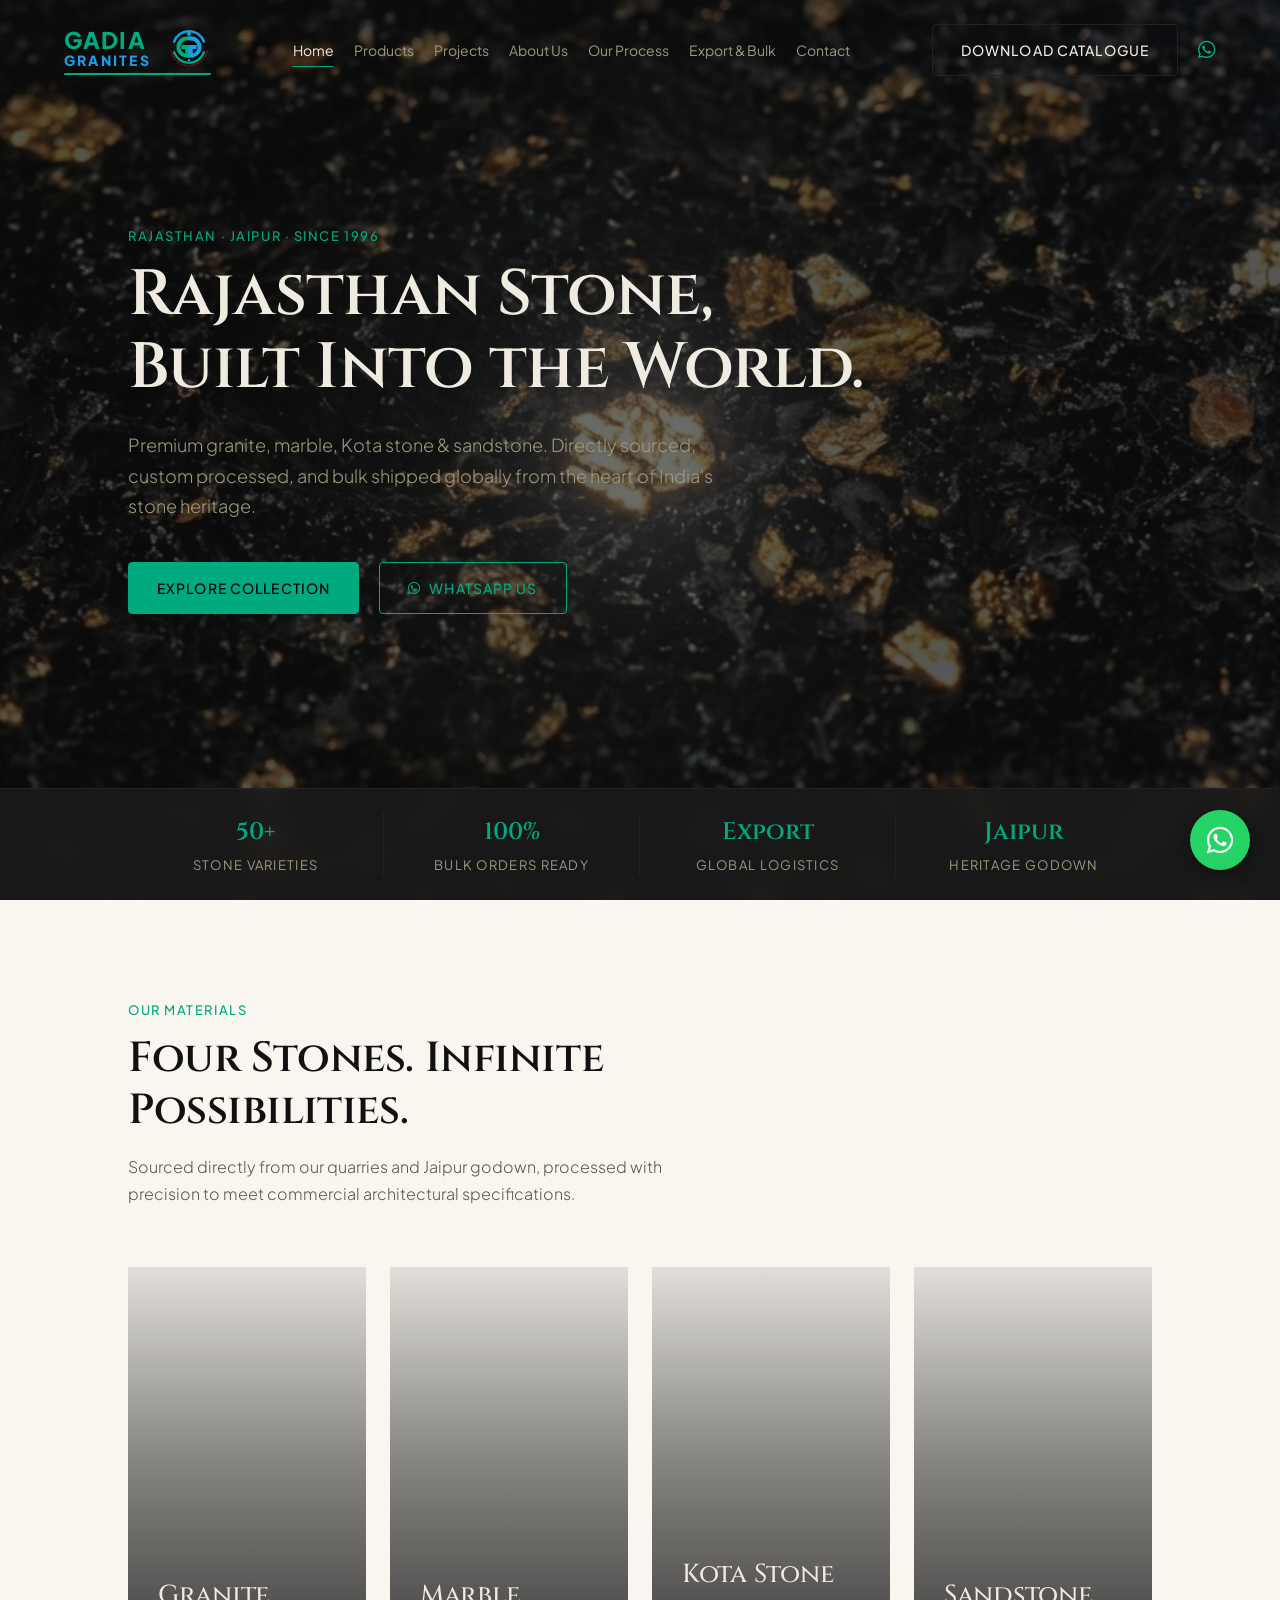
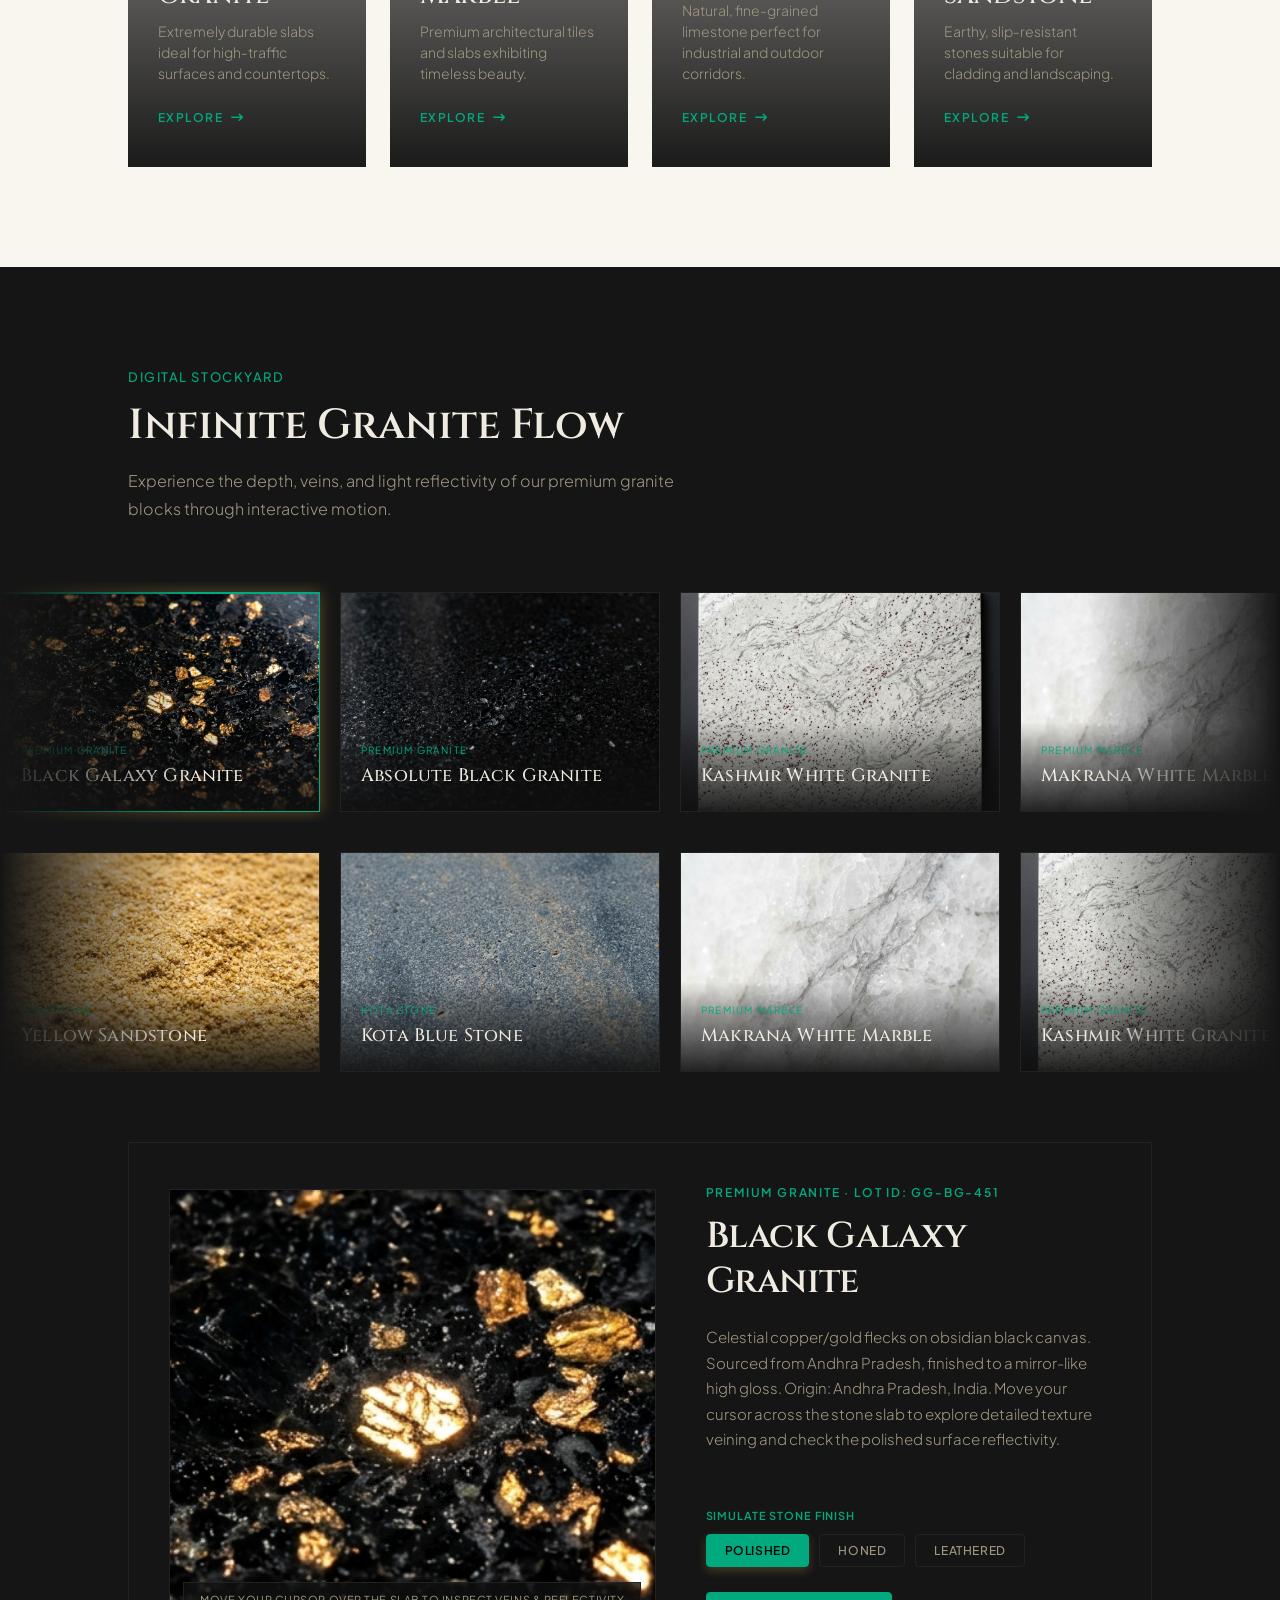
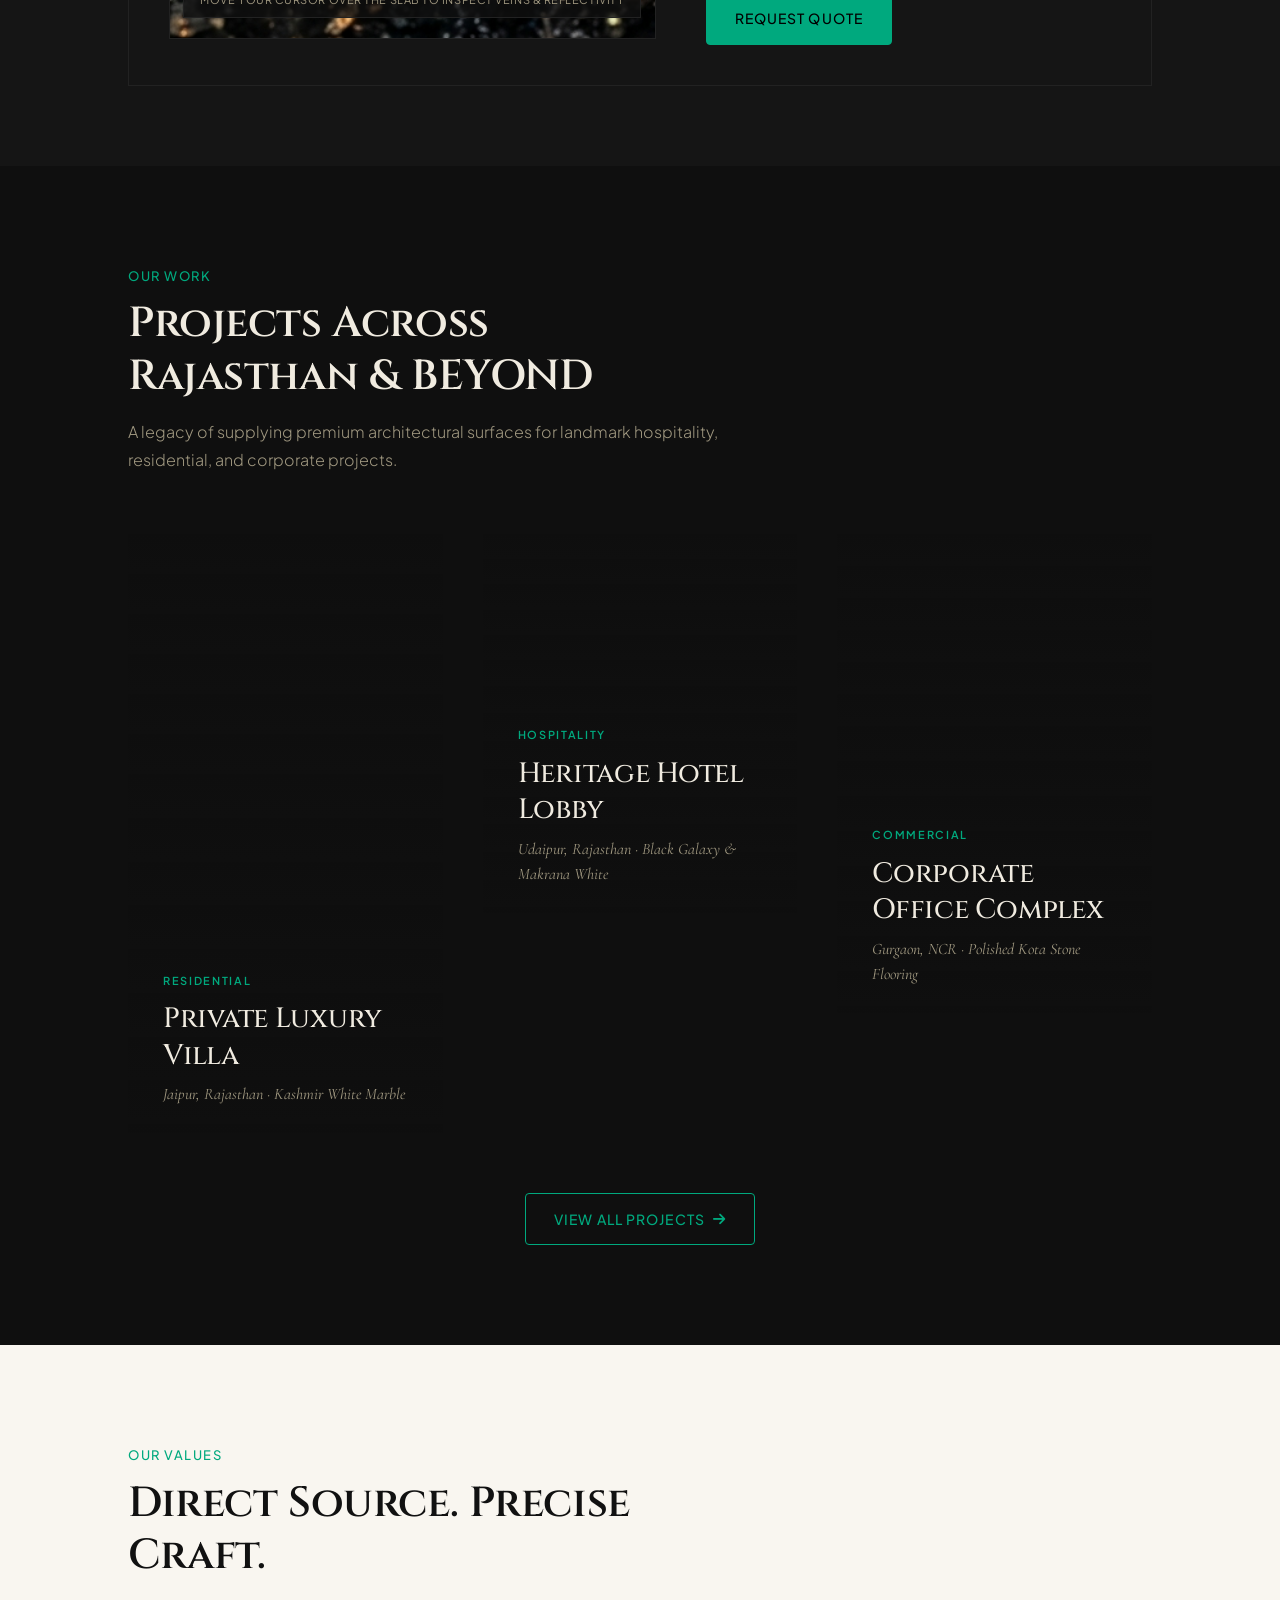
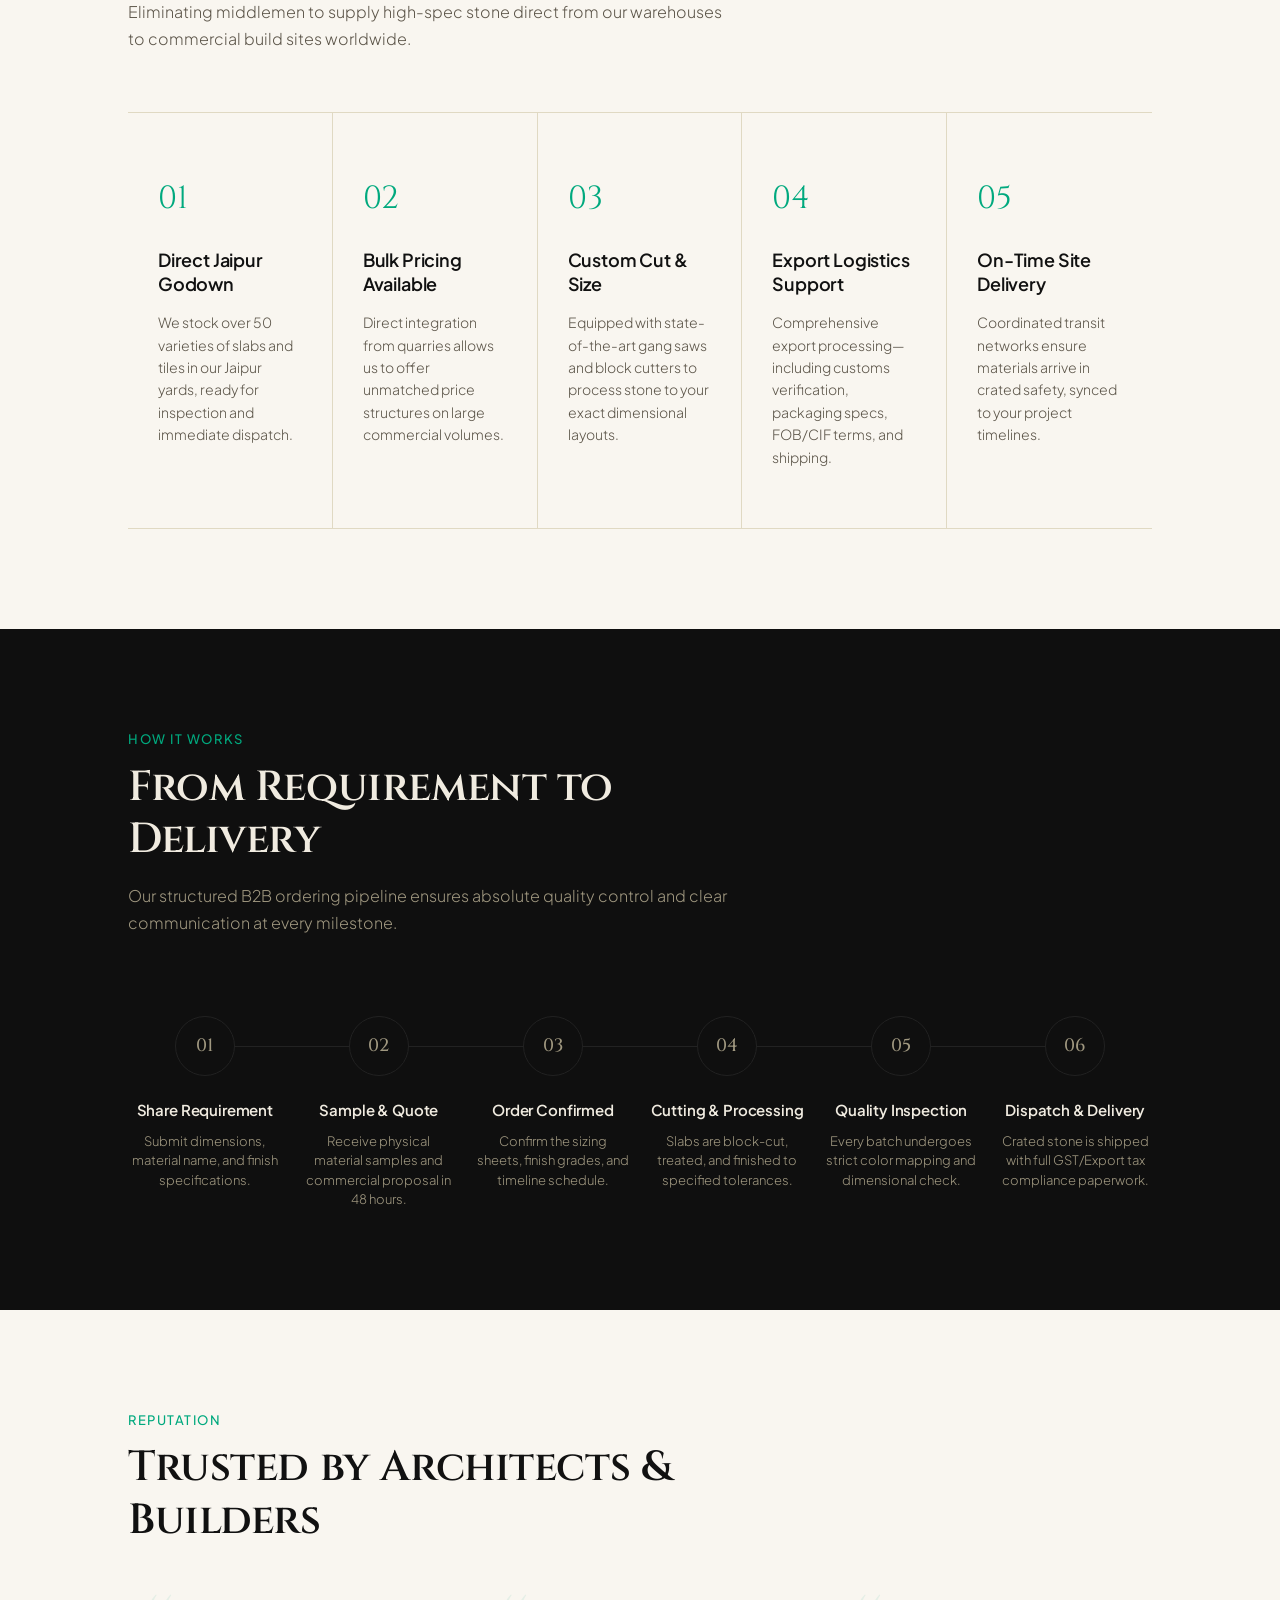
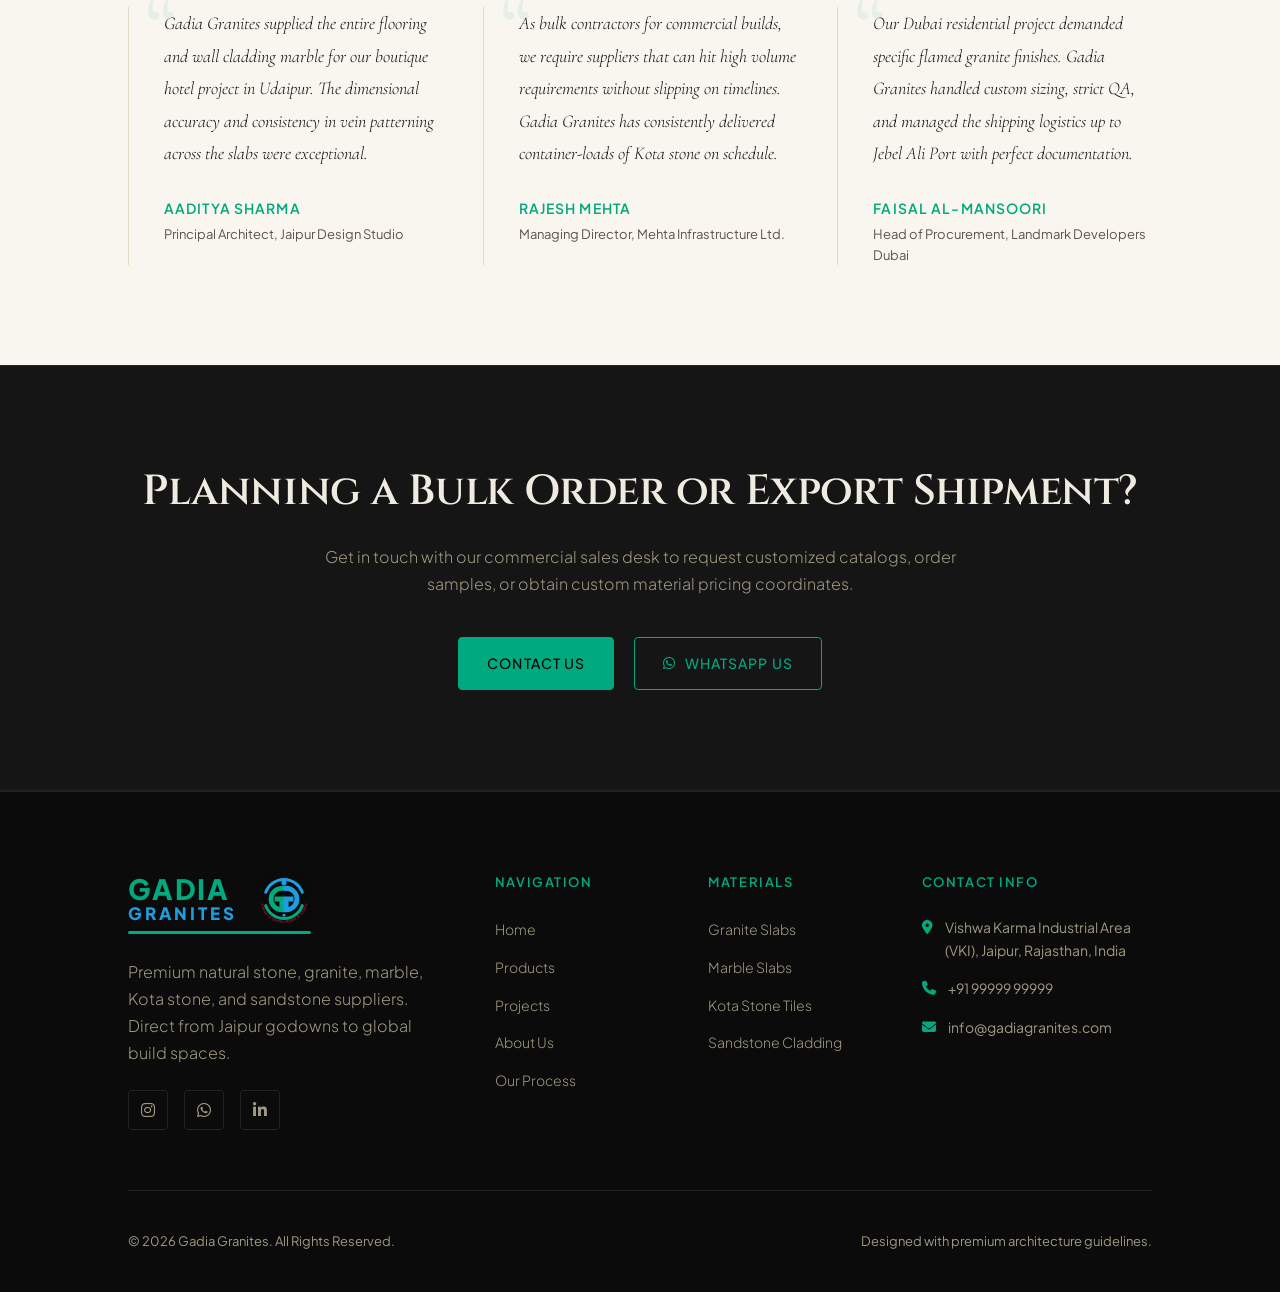
==== index.html @ 4ed7e944 "Initial commit of Gadia Granites website" ====
<!DOCTYPE html>
<html lang="en">
<head>
  <meta charset="UTF-8">
  <meta name="viewport" content="width=device-width, initial-scale=1.0">
  
  <!-- SEO Meta Tags -->
  <title>Gadia Granites | Premium Natural Stone & Granite Supplier, Jaipur</title>
  <meta name="description" content="Family-owned natural stone and granite supplier in Jaipur, Rajasthan. Supplying high-quality Granite, Marble, Kota Stone, and Sandstone slabs and tiles. B2B, retail, and export-ready.">
  <meta name="keywords" content="Gadia Granites, Granite Supplier Jaipur, Rajasthan Marble, Kota Stone Export, Sandstone Jaipur, Stone Supplier India, B2B Stone Supply">
  
  <!-- FontAwesome for Premium Icons -->
  <link rel="stylesheet" href="https://cdnjs.cloudflare.com/ajax/libs/font-awesome/6.4.0/css/all.min.css">
  
  <!-- Custom Stylesheet -->
  <link rel="stylesheet" href="css/style-v2.css?v=6">
</head>
<body>

  <!-- ==========================================================================
     HEADER / NAVBAR
     ========================================================================== -->
  <header class="header" id="main-header">
    <a href="index.html" class="logo-wrapper">
        <div class="logo-brand-names">
          <span class="logo-gadia">GADIA</span>
          <span class="logo-granites">GRANITES</span>
        </div>
        <img src="images/gadia-emblem.svg" alt="Gadia Granites Logo" class="logo-icon">
      </a>
    
    <nav class="nav-container">
      <ul class="nav-menu">
        <li><a href="index.html" class="nav-link active">Home</a></li>
        <li><a href="products.html" class="nav-link">Products</a></li>
        <li><a href="projects.html" class="nav-link">Projects</a></li>
        <li><a href="about.html" class="nav-link">About Us</a></li>
        <li><a href="process.html" class="nav-link">Our Process</a></li>
        <li><a href="export.html" class="nav-link">Export & Bulk</a></li>
        <li><a href="contact.html" class="nav-link">Contact</a></li>
      </ul>
    </nav>
    
    <div class="header-actions">
      <a href="assets/catalogue.pdf" download class="btn btn-ghost" id="nav-catalogue-btn">Download Catalogue</a>
      <a href="https://wa.me/919999999999?text=Hi,%20I%20have%20an%20enquiry%20about%20your%20stone%20products." target="_blank" class="whatsapp-header-btn" title="Chat on WhatsApp" id="nav-whatsapp-btn">
        <i class="fa-brands fa-whatsapp"></i>
      </a>
      <button class="mobile-nav-toggle" aria-label="Toggle menu" id="mobile-toggle-btn">
        <span></span>
        <span></span>
        <span></span>
      </button>
    </div>
  </header>

  <!-- Mobile Overlay Navigation -->
  <div class="mobile-nav-overlay" id="mobile-menu">
    <ul class="nav-menu">
      <li><a href="index.html" class="nav-link">Home</a></li>
      <li><a href="products.html" class="nav-link">Products</a></li>
      <li><a href="projects.html" class="nav-link">Projects</a></li>
      <li><a href="about.html" class="nav-link">About Us</a></li>
      <li><a href="process.html" class="nav-link">Our Process</a></li>
      <li><a href="export.html" class="nav-link">Export & Bulk</a></li>
      <li><a href="contact.html" class="nav-link">Contact</a></li>
      <li style="margin-top: 20px;">
        <a href="assets/catalogue.pdf" download class="btn btn-primary" style="width: auto;">Download Catalogue</a>
      </li>
    </ul>
  </div>

  <!-- ==========================================================================
     SECTION A - HERO
     ========================================================================== -->
  <section class="hero" id="hero-section">
    <div class="hero-texture-panning" id="hero-texture-pan-bg"></div>
    <div class="hero-shine-overlay" id="hero-shine-overlay-bg"></div>
    <div class="hero-content reveal">
      <span class="eyebrow">RAJASTHAN · JAIPUR · SINCE 1996</span>
      <h1>Rajasthan Stone,
      Built Into the World.</h1>
      <p>Premium granite, marble, Kota stone & sandstone. Directly sourced, custom processed, and bulk shipped globally from the heart of India's stone heritage.</p>
      <div class="hero-actions">
        <a href="products.html" class="btn btn-primary" id="hero-explore-btn">Explore Collection</a>
        <a href="https://wa.me/919999999999?text=Hi,%20I%20have%20an%20enquiry%20about%20your%20stone%20products." target="_blank" class="btn btn-secondary" id="hero-whatsapp-btn">
          <i class="fa-brands fa-whatsapp" style="margin-right: 8px;"></i>WhatsApp Us
        </a>
      </div>
    </div>
    
    <div class="hero-stats reveal reveal-delay-2">
      <div class="stat-item">
        <div class="stat-number">50+</div>
        <div class="stat-label">Stone Varieties</div>
      </div>
      <div class="stat-item">
        <div class="stat-number">100%</div>
        <div class="stat-label">Bulk Orders Ready</div>
      </div>
      <div class="stat-item">
        <div class="stat-number">Export</div>
        <div class="stat-label">Global Logistics</div>
      </div>
      <div class="stat-item">
        <div class="stat-number">Jaipur</div>
        <div class="stat-label">Heritage Godown</div>
      </div>
    </div>
  </section>

  <!-- ==========================================================================
     SECTION B - MATERIAL CATEGORIES
     ========================================================================== -->
  <section class="section light-theme" id="materials-section">
    <div class="section-header reveal">
      <span class="eyebrow">OUR MATERIALS</span>
      <h2>Four Stones. Infinite Possibilities.</h2>
      <p style="margin-top: 15px;">Sourced directly from our quarries and Jaipur godown, processed with precision to meet commercial architectural specifications.</p>
    </div>
    
    <div class="materials-grid">
      <!-- Granite -->
      <div class="material-card reveal reveal-delay-1" onclick="window.location.href='products.html?material=Granite'">
        <div class="material-card-bg" style="background-image: url('https://images.unsplash.com/photo-1603126857599-f6e157fa2fe6?auto=format&fit=crop&w=800&q=80');"></div>
        <h3>Granite</h3>
        <p>Extremely durable slabs ideal for high-traffic surfaces and countertops.</p>
        <span class="explore-link">Explore <i class="fa-solid fa-arrow-right-long"></i></span>
      </div>
      
      <!-- Marble -->
      <div class="material-card reveal reveal-delay-2" onclick="window.location.href='products.html?material=Marble'">
        <div class="material-card-bg" style="background-image: url('https://images.unsplash.com/photo-1618219908412-a29a1bb7b86e?auto=format&fit=crop&w=800&q=80');"></div>
        <h3>Marble</h3>
        <p>Premium architectural tiles and slabs exhibiting timeless beauty.</p>
        <span class="explore-link">Explore <i class="fa-solid fa-arrow-right-long"></i></span>
      </div>
      
      <!-- Kota Stone -->
      <div class="material-card reveal reveal-delay-3" onclick="window.location.href='products.html?material=Kota%20Stone'">
        <div class="material-card-bg" style="background-image: url('https://images.unsplash.com/photo-1533090161767-e6ffed986c88?auto=format&fit=crop&w=800&q=80');"></div>
        <h3>Kota Stone</h3>
        <p>Natural, fine-grained limestone perfect for industrial and outdoor corridors.</p>
        <span class="explore-link">Explore <i class="fa-solid fa-arrow-right-long"></i></span>
      </div>
      
      <!-- Sandstone -->
      <div class="material-card reveal reveal-delay-4" onclick="window.location.href='products.html?material=Sandstone'">
        <div class="material-card-bg" style="background-image: url('https://images.unsplash.com/photo-1505691938895-1758d7feb511?auto=format&fit=crop&w=800&q=80');"></div>
        <h3>Sandstone</h3>
        <p>Earthy, slip-resistant stones suitable for cladding and landscaping.</p>
        <span class="explore-link">Explore <i class="fa-solid fa-arrow-right-long"></i></span>
      </div>
    </div>
  </section>

  <!-- ==========================================================================
     NEW SECTION - INTERACTIVE GRANITE MOTION GALLERY
     ========================================================================== -->
  <section class="section" id="granite-motion-section" style="background-color: var(--color-surface); overflow: hidden; padding-bottom: 80px;">
    <div class="section-header reveal">
      <span class="eyebrow">DIGITAL STOCKYARD</span>
      <h2>Infinite Granite Flow</h2>
      <p style="margin-top: 15px;">Experience the depth, veins, and light reflectivity of our premium granite blocks through interactive motion.</p>
    </div>

    <!-- Scrolling Marquee of Granite Slabs (Row 1) -->
    <div class="granite-marquee-wrapper reveal">
      <div class="granite-marquee-track" id="marquee-track-1">
        <!-- Populated dynamically via granite-motion.js -->
      </div>
    </div>

    <!-- Scrolling Marquee of Granite Slabs (Row 2 - Reverse) -->
    <div class="granite-marquee-wrapper reveal" style="margin-top: 20px;">
      <div class="granite-marquee-track reverse" id="marquee-track-2">
        <!-- Populated dynamically via granite-motion.js -->
      </div>
    </div>

    <!-- Interactive Slab Detail Viewer Container -->
    <div class="interactive-viewer-container reveal" id="interactive-viewer-block" style="margin-top: 60px; display: none;">
      <div class="viewer-layout">
        <div class="viewer-image-frame" id="interactive-image-frame">
          <div class="viewer-texture-panning" id="interactive-texture-pan"></div>
          <div class="viewer-shine-overlay" id="interactive-shine-overlay"></div>
          <div class="viewer-instruction">Move your cursor over the slab to inspect veins & reflectivity</div>
        </div>
        <div class="viewer-info">
          <span class="viewer-subtitle" id="viewer-stone-material">Premium Granite</span>
          <h3 id="viewer-stone-name">Select a slab above</h3>
          <p id="viewer-stone-desc">Hover and drag to pan across the slab face. Experience the high-gloss shine simulation responding to your movements.</p>
          
          <!-- Finish Simulator Selection -->
          <div class="finish-simulator-container" style="margin-top: 25px; display: flex; flex-direction: column; gap: 10px;">
            <span class="finish-label" style="font-family: var(--font-body); font-size: 11px; font-weight: 600; text-transform: uppercase; color: var(--color-accent); letter-spacing: 0.08em;">Simulate Stone Finish</span>
            <div class="finish-selector" id="viewer-finish-selector" style="display: flex; gap: 10px;">
              <button class="finish-btn active" data-finish="polished">Polished</button>
              <button class="finish-btn" data-finish="honed">Honed</button>
              <button class="finish-btn" data-finish="leathered">Leathered</button>
            </div>
          </div>

          <div class="viewer-actions" style="margin-top: 25px;">
            <a href="#" class="btn btn-primary" id="viewer-cta-link">Request Quote</a>
          </div>
        </div>
      </div>
    </div>
  </section>

  <!-- ==========================================================================
     SECTION C - FEATURED PROJECTS
     ========================================================================== -->
  <section class="section" id="projects-section">
    <div class="section-header reveal">
      <span class="eyebrow">OUR WORK</span>
      <h2>Projects Across Rajasthan & BEYOND</h2>
      <p style="margin-top: 15px;">A legacy of supplying premium architectural surfaces for landmark hospitality, residential, and corporate projects.</p>
    </div>
    
    <div class="projects-grid">
      <!-- Project 1 -->
      <div class="project-card h-tall reveal reveal-delay-1" onclick="window.location.href='projects.html'">
        <div class="project-card-bg" style="background-image: url('https://images.unsplash.com/photo-1600585154340-be6161a56a0c?auto=format&fit=crop&w=800&q=80');"></div>
        <div class="project-info">
          <span class="project-tag">Residential</span>
          <h3>Private Luxury Villa</h3>
          <div class="project-meta">Jaipur, Rajasthan · Kashmir White Marble</div>
        </div>
      </div>
      
      <!-- Project 2 -->
      <div class="project-card h-short reveal reveal-delay-2" onclick="window.location.href='projects.html'">
        <div class="project-card-bg" style="background-image: url('https://images.unsplash.com/photo-1582719478250-c89cae4dc85b?auto=format&fit=crop&w=800&q=80');"></div>
        <div class="project-info">
          <span class="project-tag">Hospitality</span>
          <h3>Heritage Hotel Lobby</h3>
          <div class="project-meta">Udaipur, Rajasthan · Black Galaxy & Makrana White</div>
        </div>
      </div>
      
      <!-- Project 3 -->
      <div class="project-card h-medium reveal reveal-delay-3" onclick="window.location.href='projects.html'">
        <div class="project-card-bg" style="background-image: url('https://images.unsplash.com/photo-1486406146926-c627a92ad1ab?auto=format&fit=crop&w=800&q=80');"></div>
        <div class="project-info">
          <span class="project-tag">Commercial</span>
          <h3>Corporate Office Complex</h3>
          <div class="project-meta">Gurgaon, NCR · Polished Kota Stone Flooring</div>
        </div>
      </div>
    </div>
    
    <div class="projects-cta-container reveal">
      <a href="projects.html" class="btn btn-secondary" id="view-all-projects-btn">View All Projects <i class="fa-solid fa-arrow-right" style="margin-left: 8px;"></i></a>
    </div>
  </section>

  <!-- ==========================================================================
     SECTION D - WHY CHOOSE US
     ========================================================================== -->
  <section class="section light-theme" id="why-us-section">
    <div class="section-header reveal">
      <span class="eyebrow">OUR VALUES</span>
      <h2>Direct Source. Precise Craft.</h2>
      <p style="margin-top: 15px;">Eliminating middlemen to supply high-spec stone direct from our warehouses to commercial build sites worldwide.</p>
    </div>
    
    <div class="why-us-grid">
      <!-- Point 1 -->
      <div class="why-us-card reveal reveal-delay-1">
        <div class="why-us-icon">01</div>
        <h3>Direct Jaipur Godown</h3>
        <p>We stock over 50 varieties of slabs and tiles in our Jaipur yards, ready for inspection and immediate dispatch.</p>
      </div>
      
      <!-- Point 2 -->
      <div class="why-us-card reveal reveal-delay-2">
        <div class="why-us-icon">02</div>
        <h3>Bulk Pricing Available</h3>
        <p>Direct integration from quarries allows us to offer unmatched price structures on large commercial volumes.</p>
      </div>
      
      <!-- Point 3 -->
      <div class="why-us-card reveal reveal-delay-3">
        <div class="why-us-icon">03</div>
        <h3>Custom Cut & Size</h3>
        <p>Equipped with state-of-the-art gang saws and block cutters to process stone to your exact dimensional layouts.</p>
      </div>
      
      <!-- Point 4 -->
      <div class="why-us-card reveal reveal-delay-4">
        <div class="why-us-icon">04</div>
        <h3>Export Logistics Support</h3>
        <p>Comprehensive export processing—including customs verification, packaging specs, FOB/CIF terms, and shipping.</p>
      </div>
      
      <!-- Point 5 -->
      <div class="why-us-card reveal reveal-delay-5">
        <div class="why-us-icon">05</div>
        <h3>On-Time Site Delivery</h3>
        <p>Coordinated transit networks ensure materials arrive in crated safety, synced to your project timelines.</p>
      </div>
    </div>
  </section>

  <!-- ==========================================================================
     SECTION E - ORDERING PROCESS
     ========================================================================== -->
  <section class="section" id="process-section">
    <div class="section-header reveal">
      <span class="eyebrow">HOW IT WORKS</span>
      <h2>From Requirement to Delivery</h2>
      <p style="margin-top: 15px;">Our structured B2B ordering pipeline ensures absolute quality control and clear communication at every milestone.</p>
    </div>
    
    <div class="process-timeline reveal">
      <!-- Step 1 -->
      <div class="process-step">
        <div class="step-number">01</div>
        <h3>Share Requirement</h3>
        <p>Submit dimensions, material name, and finish specifications.</p>
      </div>
      
      <!-- Step 2 -->
      <div class="process-step">
        <div class="step-number">02</div>
        <h3>Sample & Quote</h3>
        <p>Receive physical material samples and commercial proposal in 48 hours.</p>
      </div>
      
      <!-- Step 3 -->
      <div class="process-step">
        <div class="step-number">03</div>
        <h3>Order Confirmed</h3>
        <p>Confirm the sizing sheets, finish grades, and timeline schedule.</p>
      </div>
      
      <!-- Step 4 -->
      <div class="process-step">
        <div class="step-number">04</div>
        <h3>Cutting & Processing</h3>
        <p>Slabs are block-cut, treated, and finished to specified tolerances.</p>
      </div>
      
      <!-- Step 5 -->
      <div class="process-step">
        <div class="step-number">05</div>
        <h3>Quality Inspection</h3>
        <p>Every batch undergoes strict color mapping and dimensional check.</p>
      </div>
      
      <!-- Step 6 -->
      <div class="process-step">
        <div class="step-number">06</div>
        <h3>Dispatch & Delivery</h3>
        <p>Crated stone is shipped with full GST/Export tax compliance paperwork.</p>
      </div>
    </div>
  </section>

  <!-- ==========================================================================
     SECTION F - TESTIMONIALS
     ========================================================================== -->
  <section class="section light-theme" id="testimonials-section">
    <div class="section-header reveal">
      <span class="eyebrow">REPUTATION</span>
      <h2>Trusted by Architects & Builders</h2>
    </div>
    
    <div class="testimonials-grid">
      <!-- Testimonial 1 -->
      <div class="testimonial-card reveal reveal-delay-1">
        <div class="testimonial-quote-icon">“</div>
        <div class="testimonial-text">
          Gadia Granites supplied the entire flooring and wall cladding marble for our boutique hotel project in Udaipur. The dimensional accuracy and consistency in vein patterning across the slabs were exceptional.
        </div>
        <div class="testimonial-meta">
          <div class="testimonial-name">Aaditya Sharma</div>
          <div class="testimonial-role">Principal Architect, Jaipur Design Studio</div>
        </div>
      </div>
      
      <!-- Testimonial 2 -->
      <div class="testimonial-card reveal reveal-delay-2">
        <div class="testimonial-quote-icon">“</div>
        <div class="testimonial-text">
          As bulk contractors for commercial builds, we require suppliers that can hit high volume requirements without slipping on timelines. Gadia Granites has consistently delivered container-loads of Kota stone on schedule.
        </div>
        <div class="testimonial-meta">
          <div class="testimonial-name">Rajesh Mehta</div>
          <div class="testimonial-role">Managing Director, Mehta Infrastructure Ltd.</div>
        </div>
      </div>
      
      <!-- Testimonial 3 -->
      <div class="testimonial-card reveal reveal-delay-3">
        <div class="testimonial-quote-icon">“</div>
        <div class="testimonial-text">
          Our Dubai residential project demanded specific flamed granite finishes. Gadia Granites handled custom sizing, strict QA, and managed the shipping logistics up to Jebel Ali Port with perfect documentation.
        </div>
        <div class="testimonial-meta">
          <div class="testimonial-name">Faisal Al-Mansoori</div>
          <div class="testimonial-role">Head of Procurement, Landmark Developers Dubai</div>
        </div>
      </div>
    </div>
  </section>

  <!-- ==========================================================================
     SECTION G - CTA BANNER
     ========================================================================== -->
  <section class="cta-banner reveal" id="cta-banner-section">
    <h2>Planning a Bulk Order or Export Shipment?</h2>
    <p>Get in touch with our commercial sales desk to request customized catalogs, order samples, or obtain custom material pricing coordinates.</p>
    <div class="hero-actions">
      <a href="contact.html" class="btn btn-primary" id="cta-call-btn">Contact Us</a>
      <a href="https://wa.me/919999999999?text=Hi,%20I%20have%20an%20enquiry%20about%20your%20stone%20products." target="_blank" class="btn btn-secondary" id="cta-whatsapp-btn">
        <i class="fa-brands fa-whatsapp" style="margin-right: 8px;"></i>WhatsApp Us
      </a>
    </div>
  </section>

  <!-- ==========================================================================
     FOOTER
     ========================================================================== -->
  <footer class="footer" id="main-footer">
    <div class="footer-grid">
      <div class="footer-about">
        <a href="index.html" class="logo-wrapper">
            <div class="logo-brand-names">
              <span class="logo-gadia">GADIA</span>
              <span class="logo-granites">GRANITES</span>
            </div>
            <img src="images/gadia-emblem.svg" alt="Gadia Granites Logo" class="logo-icon">
          </a>
        <p>Premium natural stone, granite, marble, Kota stone, and sandstone suppliers. Direct from Jaipur godowns to global build spaces.</p>
        <div class="social-links">
          <a href="#" class="social-link" aria-label="Instagram"><i class="fa-brands fa-instagram"></i></a>
          <a href="https://wa.me/919999999999" target="_blank" class="social-link" aria-label="WhatsApp"><i class="fa-brands fa-whatsapp"></i></a>
          <a href="#" class="social-link" aria-label="LinkedIn"><i class="fa-brands fa-linkedin-in"></i></a>
        </div>
      </div>
      
      <div class="footer-col">
        <h4>Navigation</h4>
        <ul class="footer-links">
          <li><a href="index.html">Home</a></li>
          <li><a href="products.html">Products</a></li>
          <li><a href="projects.html">Projects</a></li>
          <li><a href="about.html">About Us</a></li>
          <li><a href="process.html">Our Process</a></li>
        </ul>
      </div>
      
      <div class="footer-col">
        <h4>Materials</h4>
        <ul class="footer-links">
          <li><a href="products.html?material=Granite">Granite Slabs</a></li>
          <li><a href="products.html?material=Marble">Marble Slabs</a></li>
          <li><a href="products.html?material=Kota%20Stone">Kota Stone Tiles</a></li>
          <li><a href="products.html?material=Sandstone">Sandstone Cladding</a></li>
        </ul>
      </div>
      
      <div class="footer-col">
        <h4>Contact Info</h4>
        <div class="footer-contact-info">
          <div class="footer-contact-item">
            <i class="fa-solid fa-location-dot"></i>
            <span>Vishwa Karma Industrial Area (VKI), Jaipur, Rajasthan, India</span>
          </div>
          <div class="footer-contact-item">
            <i class="fa-solid fa-phone"></i>
            <span>+91 99999 99999</span>
          </div>
          <div class="footer-contact-item">
            <i class="fa-solid fa-envelope"></i>
            <span>info@gadiagranites.com</span>
          </div>
        </div>
      </div>
    </div>
    
    <div class="footer-bottom">
      <span>© 2026 Gadia Granites. All Rights Reserved.</span>
      <span>Designed with premium architecture guidelines.</span>
    </div>
  </footer>

  <!-- ==========================================================================
     FLOATING WHATSAPP BUTTON
     ========================================================================== -->
  <a href="https://wa.me/919999999999?text=Hi,%20I%20have%20an%20enquiry%20about%20your%20stone%20products." target="_blank" class="whatsapp-float" id="whatsapp-floating-btn">
    <div class="whatsapp-float-content">
      <i class="fa-brands fa-whatsapp"></i>
      <span class="whatsapp-text">Chat with Us</span>
    </div>
  </a>

  <!-- Link Global Script -->
  <script src="js/main.js?v=3"></script>
  <script src="js/granite-motion.js?v=3"></script>
</body>
</html>
---- css/style-v2.css ----
@import url('https://fonts.googleapis.com/css2?family=Cinzel:wght@400;500;600;700&family=Cormorant+Garamond:ital,wght@0,300;0,400;0,500;1,300;1,400&family=Plus+Jakarta+Sans:wght@300;400;500;600;700&display=swap');

/* ==========================================================================
   CSS CUSTOM VARIABLES & RESET
   ========================================================================== */
:root {
  --color-bg: #0f0f0f;
  --color-surface: #151515;
  --color-primary-text: #f0ebe0;
  --color-secondary-text: #a09880;
  --color-accent: #00A97E; /* Brand Emerald Green */
  --color-accent-hover: #1D9EE0; /* Brand Sky Blue */
  --color-brand-green: #00A97E;
  --color-brand-blue: #1D9EE0;
  --color-brand-red: #C41230;
  --color-divider: #222222;
  --color-whatsapp: #25D366;
  
  /* Cream Light Theme Colors */
  --color-light-bg: #f9f6f0;
  --color-light-surface: #f2ede4;
  --color-dark-text: #111111;
  --color-dark-secondary-text: #5c5549;
  --color-light-divider: #e0d9c3;
  
  --font-display: 'Cinzel', serif;
  --font-body: 'Plus Jakarta Sans', system-ui, -apple-system, sans-serif;
  --font-editorial: 'Cormorant Garamond', serif;
  
  --transition-smooth: all 0.6s cubic-bezier(0.16, 1, 0.3, 1);
  --transition-fast: all 0.2s ease-out;
  
  --container-padding: 5% 10%;
  --container-padding-mobile: 5% 5%;
}

/* Scroll Progress Bar */
.scroll-progress-bar {
  position: fixed;
  top: 0;
  left: 0;
  height: 3px;
  background-color: var(--color-accent);
  width: 0%;
  z-index: 2000;
  transition: width 0.1s ease-out;
}

/* ==========================================================================
   THEME STYLES (ALTERNATING DARK & CREAM)
   ========================================================================== */
.light-theme {
  background-color: var(--color-light-bg);
  color: var(--color-dark-text);
}

.light-theme h1, 
.light-theme h2, 
.light-theme h3, 
.light-theme h4 {
  color: var(--color-dark-text);
}

.light-theme p {
  color: var(--color-dark-secondary-text);
}

.light-theme .divider-hr {
  background-color: var(--color-light-divider);
}

.light-theme .gold-hr {
  background-color: var(--color-accent);
  opacity: 0.5;
}

.light-theme .btn-ghost {
  color: var(--color-dark-text) !important;
  border-color: var(--color-light-divider) !important;
  background-color: transparent !important;
}

.light-theme .btn-ghost:hover {
  border-color: var(--color-accent) !important;
  color: #000 !important;
  background-color: var(--color-accent) !important;
}

.light-theme .back-btn {
  color: var(--color-dark-text) !important;
}

.light-theme .back-btn:hover {
  color: var(--color-accent) !important;
}

/* Light Theme Component Specific Adaptations */
.light-theme .why-us-grid {
  border-color: var(--color-light-divider);
}

.light-theme .why-us-card {
  border-right-color: var(--color-light-divider);
}

.light-theme .why-us-card h3 {
  color: var(--color-dark-text);
}

.light-theme .why-us-card p {
  color: var(--color-dark-secondary-text);
}

.light-theme .why-us-card:hover {
  background-color: rgba(201, 168, 76, 0.04);
}

.light-theme .process-timeline::before {
  background-color: var(--color-light-divider);
}

.light-theme .step-number {
  border-color: var(--color-light-divider);
  background-color: var(--color-light-bg);
  color: var(--color-dark-secondary-text);
}

.light-theme .process-step:hover .step-number {
  background-color: var(--color-accent);
  border-color: var(--color-accent);
  color: #000;
}

.light-theme .process-step h3 {
  color: var(--color-dark-text);
}

.light-theme .process-step p {
  color: var(--color-dark-secondary-text);
}

.light-theme .testimonial-card {
  border-left-color: var(--color-light-divider);
}

.light-theme .testimonial-text {
  color: var(--color-dark-text);
}

.light-theme .testimonial-role {
  color: var(--color-dark-secondary-text);
}

* {
  box-sizing: border-box;
  margin: 0;
  padding: 0;
}

html {
  scroll-behavior: smooth;
  background-color: var(--color-bg);
  color: var(--color-primary-text);
  font-family: var(--font-body);
  -webkit-font-smoothing: antialiased;
  -moz-osx-font-smoothing: grayscale;
}

body {
  overflow-x: hidden;
  line-height: 1.6;
}

/* ==========================================================================
   TYPOGRAPHY
   ========================================================================== */
h1, h2, h3, h4, h5, h6 {
  font-family: var(--font-display);
  font-weight: 600;
  letter-spacing: -0.01em;
  color: var(--color-primary-text);
}

h1 {
  font-size: 64px;
  line-height: 1.15;
}

h2 {
  font-size: 42px;
  line-height: 1.25;
}

h3 {
  font-size: 28px;
  line-height: 1.3;
}

p {
  color: var(--color-secondary-text);
  font-size: 16px;
  font-weight: 300;
  line-height: 1.7;
}

a {
  color: inherit;
  text-decoration: none;
  transition: var(--transition-fast);
}

.eyebrow {
  font-family: var(--font-body);
  font-size: 13px;
  font-weight: 500;
  color: var(--color-accent);
  text-transform: uppercase;
  letter-spacing: 0.12em;
  display: block;
  margin-bottom: 12px;
}

.gold-hr {
  border: 0;
  height: 1px;
  background-color: var(--color-accent);
  opacity: 0.3;
  margin: 40px 0;
}

.divider-hr {
  border: 0;
  height: 1px;
  background-color: var(--color-divider);
  margin: 60px 0;
}

/* ==========================================================================
   LAYOUT UTILITIES
   ========================================================================== */
.section {
  padding: 100px 10%;
  position: relative;
}

.container-flex-center {
  display: flex;
  align-items: center;
  justify-content: center;
}

/* ==========================================================================
   GLOBAL COMPONENTS
   ========================================================================== */

/* Buttons */
.btn {
  display: inline-flex;
  align-items: center;
  justify-content: center;
  padding: 14px 28px;
  font-family: var(--font-body);
  font-size: 14px;
  font-weight: 500;
  text-transform: uppercase;
  letter-spacing: 0.08em;
  border-radius: 4px;
  cursor: pointer;
  transition: var(--transition-smooth);
}

.btn-primary {
  background-color: var(--color-accent);
  color: #000;
  border: 1px solid var(--color-accent);
}

.btn-primary:hover {
  background-color: var(--color-accent-hover);
  border-color: var(--color-accent-hover);
  transform: translateY(-2px);
  box-shadow: 0 8px 20px rgba(201, 168, 76, 0.25);
}

.btn-secondary {
  background-color: transparent;
  color: var(--color-accent);
  border: 1px solid var(--color-accent);
}

.btn-secondary:hover {
  background-color: rgba(201, 168, 76, 0.08);
  transform: translateY(-2px);
}

.btn-ghost {
  background-color: transparent;
  color: var(--color-primary-text);
  border: 1px solid var(--color-divider);
}

.btn-ghost:hover {
  border-color: var(--color-accent);
  color: var(--color-accent);
}

/* Navbar */
.header {
  position: fixed;
  top: 0;
  left: 0;
  width: 100%;
  z-index: 1000;
  padding: 24px 10%;
  transition: var(--transition-smooth);
  display: flex;
  align-items: center;
  justify-content: space-between;
}

.header.scrolled,
.header.subpage-header {
  padding: 16px 10%;
  background-color: rgba(15, 15, 15, 0.95);
  backdrop-filter: blur(20px);
  -webkit-backdrop-filter: blur(20px);
  border-bottom: 1px solid var(--color-divider);
}

.logo-wrapper {
  display: flex;
  align-items: center;
  gap: 16px;
  text-decoration: none;
  position: relative;
  padding-bottom: 6px;
  transition: transform 0.3s ease;
}

.logo-wrapper:hover {
  transform: scale(1.02);
}

.logo-brand-names {
  display: flex;
  flex-direction: column;
  line-height: 1.0;
  text-align: left;
}

.logo-gadia {
  font-family: var(--font-body);
  font-size: 23px;
  font-weight: 800;
  color: #00A97E; /* Green from logo */
  letter-spacing: 0.05em;
}

.logo-granites {
  font-family: var(--font-body);
  font-size: 14px;
  font-weight: 800;
  color: #1D9EE0; /* Blue from logo */
  letter-spacing: 0.16em;
  margin-top: 2px;
}

.logo-emblem-group {
  display: flex;
  flex-direction: column;
  align-items: center;
  gap: 1px;
}

.logo-icon {
  width: 44px;
  height: 44px;
  object-fit: contain;
  filter: drop-shadow(0 2px 6px rgba(0, 0, 0, 0.15));
  transition: transform 0.8s cubic-bezier(0.16, 1, 0.3, 1);
}

.logo-wrapper:hover .logo-icon {
  transform: rotate(360deg);
}

.logo-director {
  font-family: var(--font-body);
  font-size: 8px;
  font-weight: 600;
  color: var(--color-primary-text);
  opacity: 0.75;
  white-space: nowrap;
  letter-spacing: 0.02em;
}

/* Bottom green bar under the entire logo layout */
.logo-wrapper::after {
  content: '';
  position: absolute;
  bottom: 0;
  left: 0;
  width: 100%;
  height: 2.5px;
  background-color: #00A97E; /* Green */
  border-radius: 2px;
  transform: scaleX(1);
  transform-origin: left;
  transition: background-color 0.3s ease;
}

.logo-wrapper:hover::after {
  background-color: #1D9EE0; /* Blue on hover */
}



.nav-menu {
  display: flex;
  list-style: none;
  gap: 32px;
}

.nav-link {
  font-family: var(--font-body);
  font-size: 14px;
  font-weight: 400;
  color: var(--color-secondary-text);
  position: relative;
  padding: 8px 0;
  white-space: nowrap;
}

.nav-link:hover, .nav-link.active {
  color: var(--color-primary-text);
}

.nav-link::after {
  content: '';
  position: absolute;
  bottom: 0;
  left: 50%;
  width: 0;
  height: 1px;
  background-color: var(--color-accent);
  transition: var(--transition-smooth);
  transform: translateX(-50%);
}

.nav-link:hover::after, .nav-link.active::after {
  width: 100%;
}

.header-actions {
  display: flex;
  align-items: center;
  gap: 20px;
}

.whatsapp-header-btn {
  background: none;
  border: none;
  color: var(--color-accent);
  font-size: 20px;
  cursor: pointer;
  display: flex;
  align-items: center;
  transition: var(--transition-fast);
}

.whatsapp-header-btn:hover {
  color: var(--color-accent-hover);
  transform: scale(1.08);
}

/* Mobile Nav Toggle */
.mobile-nav-toggle {
  display: none;
  background: none;
  border: none;
  cursor: pointer;
  flex-direction: column;
  gap: 6px;
  z-index: 1100;
}

.mobile-nav-toggle span {
  display: block;
  width: 25px;
  height: 2px;
  background-color: var(--color-primary-text);
  transition: var(--transition-smooth);
}

/* Mobile Menu Overlay */
.mobile-nav-overlay {
  position: fixed;
  top: 0;
  left: 0;
  width: 100%;
  height: 100vh;
  background-color: var(--color-bg);
  z-index: 1050;
  display: flex;
  flex-direction: column;
  justify-content: center;
  align-items: center;
  opacity: 0;
  visibility: hidden;
  transition: var(--transition-smooth);
}

.mobile-nav-overlay.open {
  opacity: 1;
  visibility: visible;
}

.mobile-nav-overlay .nav-menu {
  display: flex !important;
  flex-direction: column;
  align-items: center;
  gap: 40px;
}

.mobile-nav-overlay .nav-link {
  font-size: 24px;
  font-family: var(--font-display);
}

/* Hamburger Active State */
.mobile-nav-toggle.open span:nth-child(1) {
  transform: translateY(8px) rotate(45deg);
}

.mobile-nav-toggle.open span:nth-child(2) {
  opacity: 0;
}

.mobile-nav-toggle.open span:nth-child(3) {
  transform: translateY(-8px) rotate(-45deg);
}

/* Floating WhatsApp Button */
.whatsapp-float {
  position: fixed;
  bottom: 30px;
  right: 30px;
  background-color: var(--color-whatsapp);
  color: white;
  width: 60px;
  height: 60px;
  border-radius: 50%;
  display: flex;
  align-items: center;
  justify-content: center;
  box-shadow: 0 4px 15px rgba(0, 0, 0, 0.4);
  z-index: 999;
  overflow: hidden;
  transition: var(--transition-smooth);
  text-decoration: none;
}

.whatsapp-float-content {
  display: flex;
  align-items: center;
  justify-content: center;
  width: 100%;
  height: 100%;
  position: relative;
}

.whatsapp-float i {
  font-size: 30px;
  transition: var(--transition-smooth);
}

.whatsapp-text {
  font-family: var(--font-body);
  font-size: 14px;
  font-weight: 500;
  white-space: nowrap;
  max-width: 0;
  opacity: 0;
  overflow: hidden;
  transition: var(--transition-smooth);
  margin-left: 0;
}

.whatsapp-float:hover {
  width: 180px;
  border-radius: 30px;
  padding: 0 20px;
}

.whatsapp-float:hover .whatsapp-text {
  max-width: 120px;
  opacity: 1;
  margin-left: 10px;
}

/* Footer */
.footer {
  background-color: #0b0b0b;
  border-top: 1px solid var(--color-divider);
  padding: 80px 10% 40px 10%;
}

.footer-grid {
  display: grid;
  grid-template-columns: 2fr 1fr 1fr 1.5fr;
  gap: 60px;
  margin-bottom: 60px;
}

.footer-about .logo-wrapper {
  margin-bottom: 24px;
  display: inline-flex;
  gap: 20px;
  padding-bottom: 8px;
}

.footer-about .logo-gadia {
  font-size: 28px;
}

.footer-about .logo-granites {
  font-size: 17px;
  letter-spacing: 0.18em;
}

.footer-about .logo-icon {
  width: 54px;
  height: 54px;
}

.footer-about .logo-director {
  font-size: 10px;
}


.footer-about p {
  margin-bottom: 24px;
  max-width: 320px;
}

.social-links {
  display: flex;
  gap: 16px;
}

.social-link {
  width: 40px;
  height: 40px;
  border: 1px solid var(--color-divider);
  border-radius: 4px;
  display: flex;
  align-items: center;
  justify-content: center;
  color: var(--color-secondary-text);
  transition: var(--transition-fast);
}

.social-link:hover {
  border-color: var(--color-accent);
  color: var(--color-accent);
  transform: translateY(-2px);
}

.footer-col h4 {
  font-family: var(--font-body);
  text-transform: uppercase;
  font-size: 13px;
  letter-spacing: 0.12em;
  color: var(--color-accent);
  margin-bottom: 24px;
  font-weight: 600;
}

.footer-links {
  list-style: none;
  display: flex;
  flex-direction: column;
  gap: 12px;
}

.footer-links a {
  color: var(--color-secondary-text);
  font-size: 14px;
  font-weight: 300;
}

.footer-links a:hover {
  color: var(--color-primary-text);
  padding-left: 4px;
}

.footer-contact-info {
  display: flex;
  flex-direction: column;
  gap: 16px;
}

.footer-contact-item {
  display: flex;
  gap: 12px;
  font-size: 14px;
  color: var(--color-secondary-text);
}

.footer-contact-item i {
  color: var(--color-accent);
  margin-top: 4px;
}

.footer-bottom {
  display: flex;
  justify-content: space-between;
  align-items: center;
  padding-top: 40px;
  border-top: 1px solid var(--color-divider);
  font-size: 13px;
  color: var(--color-secondary-text);
}

/* ==========================================================================
   HOMEPAGE LAYOUT SECTIONS
   ========================================================================== */

/* Section A - Hero */
.hero {
  height: 100vh;
  position: relative;
  overflow: hidden;
  background-color: #0f0f0f;
  display: flex;
  flex-direction: column;
  justify-content: center;
  padding: 0 10% 120px 10%; /* Bottom padding prevents content overlap with absolute positioned stats */
  z-index: 1;
}

.hero::before {
  content: '';
  position: absolute;
  top: 0;
  left: 0;
  width: 100%;
  height: 100%;
  background: rgba(15, 15, 15, 0.7);
  z-index: -2;
}

.hero-texture-panning {
  position: absolute;
  top: -10%;
  left: -10%;
  width: 120%;
  height: 120%;
  background: url('../images/hero_bg.png') no-repeat center center/cover;
  z-index: -3;
  will-change: transform;
  transform: translate3d(0, 0, 0) scale(1.1);
  transition: transform 0.4s cubic-bezier(0.16, 1, 0.3, 1);
}

.hero-shine-overlay {
  position: absolute;
  top: 0;
  left: 0;
  width: 100%;
  height: 100%;
  z-index: -1;
  pointer-events: none;
  mix-blend-mode: color-dodge;
  background: radial-gradient(circle at 50% 50%, rgba(255, 255, 255, 0.08) 0%, rgba(255, 255, 255, 0) 60%);
  transition: background 0.4s cubic-bezier(0.16, 1, 0.3, 1);
}

.hero-content {
  max-width: 800px;
  margin-top: 60px;
}

.hero-content h1 {
  margin-bottom: 24px;
  white-space: pre-line;
}

.hero-content p {
  font-size: 18px;
  max-width: 600px;
  margin-bottom: 40px;
  color: var(--color-secondary-text);
}

.hero-actions {
  display: flex;
  gap: 20px;
}

/* Shorter height responsive support to prevent overlaps */
@media (max-height: 780px) {
  .hero {
    padding-bottom: 110px;
  }
  .hero-content {
    margin-top: 40px;
  }
  .hero-content h1 {
    font-size: 48px;
    margin-bottom: 16px;
  }
  .hero-content p {
    font-size: 16px;
    margin-bottom: 24px;
    max-width: 520px;
  }
}

/* Stats Strip */
.hero-stats {
  position: absolute;
  bottom: 0;
  left: 0;
  width: 100%;
  background: rgba(26, 26, 26, 0.85);
  backdrop-filter: blur(10px);
  -webkit-backdrop-filter: blur(10px);
  border-top: 1px solid var(--color-divider);
  display: grid;
  grid-template-columns: repeat(4, 1fr);
  padding: 24px 10%;
  text-align: center;
}

.stat-item {
  border-right: 1px solid var(--color-divider);
}

.stat-item:last-child {
  border-right: none;
}

.stat-number {
  font-family: var(--font-display);
  font-size: 24px;
  color: var(--color-accent);
  font-weight: 600;
  margin-bottom: 4px;
}

.stat-label {
  font-size: 13px;
  text-transform: uppercase;
  letter-spacing: 0.1em;
  color: var(--color-secondary-text);
}

/* Section B - Material Categories */
.section-header {
  margin-bottom: 60px;
  max-width: 600px;
}

.section-header h2 {
  font-size: 42px;
  letter-spacing: -0.01em;
  margin-top: 10px;
}

.materials-grid {
  display: grid;
  grid-template-columns: repeat(4, 1fr);
  gap: 24px;
}

.material-card {
  position: relative;
  height: 500px;
  border-radius: 0;
  overflow: hidden;
  display: flex;
  flex-direction: column;
  justify-content: flex-end;
  padding: 40px 30px;
  cursor: pointer;
  transition: var(--transition-smooth);
  border: none;
}

.material-card-bg {
  position: absolute;
  top: 0;
  left: 0;
  width: 100%;
  height: 100%;
  background-size: cover;
  background-position: center;
  transition: var(--transition-smooth);
  z-index: -2;
}

.material-card::before {
  content: '';
  position: absolute;
  top: 0;
  left: 0;
  width: 100%;
  height: 100%;
  background: linear-gradient(to top, rgba(15,15,15,0.95) 0%, rgba(15,15,15,0.5) 60%, rgba(15,15,15,0.1) 100%);
  transition: var(--transition-smooth);
  z-index: -1;
}

.material-card h3 {
  font-family: var(--font-display);
  font-size: 26px;
  font-weight: 500;
  margin-bottom: 8px;
  transition: var(--transition-smooth);
  color: var(--color-primary-text);
}

.material-card p {
  font-size: 14px;
  margin-bottom: 24px;
  color: var(--color-secondary-text);
  line-height: 1.5;
}

.material-card .explore-link {
  color: var(--color-accent);
  font-family: var(--font-body);
  font-size: 12px;
  font-weight: 600;
  letter-spacing: 0.12em;
  text-transform: uppercase;
  display: flex;
  align-items: center;
  gap: 8px;
  transition: var(--transition-fast);
}

.material-card::after {
  content: '';
  position: absolute;
  bottom: 0;
  left: 0;
  width: 0;
  height: 2px;
  background-color: var(--color-accent);
  transition: var(--transition-smooth);
}

.material-card:hover {
  transform: translateY(-4px);
  box-shadow: 0 20px 40px rgba(0, 0, 0, 0.6);
}

.material-card:hover::after {
  width: 100%;
}

.material-card:hover .material-card-bg {
  transform: scale(1.06);
  filter: brightness(1.05);
}

.material-card:hover h3 {
  color: var(--color-accent);
}

/* Section C - Featured Projects */
.projects-grid {
  display: grid;
  grid-template-columns: repeat(3, 1fr);
  gap: 40px;
  align-items: start;
}

.project-card {
  position: relative;
  border-radius: 0;
  overflow: hidden;
  display: flex;
  flex-direction: column;
  justify-content: flex-end;
  cursor: pointer;
  border: none;
  transition: var(--transition-smooth);
}

/* Variable heights for masonry look */
.project-card.h-tall { height: 600px; }
.project-card.h-medium { height: 480px; }
.project-card.h-short { height: 380px; }

.project-card-bg {
  position: absolute;
  top: 0;
  left: 0;
  width: 100%;
  height: 100%;
  background-size: cover;
  background-position: center;
  transition: var(--transition-smooth);
  z-index: -2;
}

.project-card::before {
  content: '';
  position: absolute;
  top: 0;
  left: 0;
  width: 100%;
  height: 100%;
  background: linear-gradient(to top, rgba(15,15,15,0.95) 0%, rgba(15,15,15,0.4) 60%, rgba(15,15,15,0) 100%);
  transition: var(--transition-smooth);
  z-index: -1;
}

.project-info {
  padding: 35px;
  width: 100%;
  transform: translateY(10px);
  transition: var(--transition-smooth);
}

.project-tag {
  font-family: var(--font-body);
  font-size: 11px;
  font-weight: 600;
  color: var(--color-accent);
  text-transform: uppercase;
  letter-spacing: 0.15em;
  margin-bottom: 12px;
  display: block;
}

.project-card h3 {
  font-size: 28px;
  font-weight: 500;
  margin-bottom: 8px;
  font-family: var(--font-display);
}

.project-meta {
  font-family: var(--font-editorial);
  font-style: italic;
  font-size: 16px;
  color: var(--color-secondary-text);
  margin-top: 6px;
}

.project-card:hover {
  transform: translateY(-4px);
  box-shadow: 0 20px 40px rgba(0, 0, 0, 0.5);
}

.project-card:hover .project-card-bg {
  transform: scale(1.05);
}

.project-card:hover .project-info {
  transform: translateY(0);
}

.projects-cta-container {
  margin-top: 60px;
  text-align: center;
}

/* Section D - Why Choose Us (Table style border layout) */
.why-us-grid {
  display: grid;
  grid-template-columns: repeat(5, 1fr);
  gap: 0;
  border-top: 1px solid var(--color-divider);
  border-bottom: 1px solid var(--color-divider);
  margin-top: 40px;
}

.why-us-card {
  background-color: transparent;
  border: none;
  border-right: 1px solid var(--color-divider);
  padding: 60px 30px;
  border-radius: 0;
  transition: var(--transition-smooth);
}

.why-us-card:last-child {
  border-right: none;
}

.why-us-icon {
  font-size: 32px;
  color: var(--color-accent);
  margin-bottom: 24px;
  font-family: var(--font-display);
  font-weight: 400;
  transition: var(--transition-smooth);
  display: block;
}

.why-us-card h3 {
  font-size: 18px;
  font-family: var(--font-body);
  font-weight: 600;
  margin-bottom: 16px;
  color: var(--color-primary-text);
  letter-spacing: -0.01em;
}

.why-us-card p {
  font-size: 14px;
  line-height: 1.6;
}

.why-us-card:hover {
  background-color: rgba(201, 168, 76, 0.02);
}

.why-us-card:hover .why-us-icon {
  transform: translateY(-4px) scale(1.05);
  color: var(--color-accent-hover);
}

/* Section E - Ordering Process */
.process-timeline {
  display: flex;
  justify-content: space-between;
  position: relative;
  margin-top: 80px;
}

.process-timeline::before {
  content: '';
  position: absolute;
  top: 30px;
  left: 5%;
  width: 90%;
  height: 1px;
  background-color: var(--color-divider);
  z-index: 1;
}

.process-step {
  width: 15%;
  text-align: center;
  position: relative;
  z-index: 2;
  transition: var(--transition-smooth);
}

.step-number {
  width: 60px;
  height: 60px;
  border-radius: 50%;
  background-color: var(--color-bg);
  border: 1px solid var(--color-divider);
  color: var(--color-secondary-text);
  font-family: var(--font-display);
  font-size: 18px;
  font-weight: 500;
  display: flex;
  align-items: center;
  justify-content: center;
  margin: 0 auto 24px auto;
  transition: var(--transition-smooth);
}

.process-step:hover .step-number {
  background-color: var(--color-accent);
  border-color: var(--color-accent);
  color: #000;
  transform: scale(1.1);
  box-shadow: 0 0 20px rgba(201, 168, 76, 0.4);
}

.process-step h3 {
  font-size: 15px;
  font-family: var(--font-body);
  font-weight: 600;
  margin-bottom: 12px;
  color: var(--color-primary-text);
}

.process-step p {
  font-size: 13px;
  line-height: 1.5;
}

/* Section F - Testimonials (Luxury Border Left Reveal) */
.testimonials-grid {
  display: grid;
  grid-template-columns: repeat(3, 1fr);
  gap: 40px;
  margin-top: 40px;
}

.testimonial-card {
  background-color: transparent;
  border: none;
  border-left: 1px solid var(--color-divider);
  padding: 0 0 0 35px;
  border-radius: 0;
  position: relative;
  transition: var(--transition-smooth);
}

.testimonial-quote-icon {
  font-family: var(--font-editorial);
  font-size: 100px;
  line-height: 0.1;
  color: var(--color-accent);
  opacity: 0.08;
  position: absolute;
  top: 15px;
  left: 15px;
  pointer-events: none;
}

.testimonial-text {
  font-family: var(--font-editorial);
  font-style: italic;
  font-weight: 300;
  font-size: 18px;
  line-height: 1.8;
  color: var(--color-primary-text);
  margin-bottom: 28px;
  position: relative;
  z-index: 2;
}

.testimonial-meta {
  padding-top: 0;
  border-top: none;
}

.testimonial-name {
  font-family: var(--font-body);
  font-size: 14px;
  font-weight: 600;
  color: var(--color-accent);
  text-transform: uppercase;
  letter-spacing: 0.08em;
}

.testimonial-role {
  font-family: var(--font-body);
  font-size: 13px;
  color: var(--color-secondary-text);
  margin-top: 4px;
}

.testimonial-card:hover {
  border-left-color: var(--color-accent);
  padding-left: 45px;
}

/* Section G - CTA Banner */
.cta-banner {
  text-align: center;
  background-color: var(--color-surface);
  border-top: 1px solid var(--color-divider);
  border-bottom: 1px solid var(--color-divider);
  padding: 100px 10%;
}

.cta-banner h2 {
  font-size: 42px;
  margin-bottom: 24px;
}

.cta-banner p {
  max-width: 650px;
  margin: 0 auto 40px auto;
  font-size: 16px;
  line-height: 1.7;
}

.cta-banner .hero-actions {
  justify-content: center;
}

/* ==========================================================================
   SCROLL REVEAL & TRANSITIONS (APPLE STYLE)
   ========================================================================== */
.reveal {
  opacity: 0;
  transform: translateY(30px);
  transition: opacity 1.0s cubic-bezier(0.16, 1, 0.3, 1), transform 1.0s cubic-bezier(0.16, 1, 0.3, 1);
}

.reveal.active {
  opacity: 1;
  transform: translateY(0);
}

.reveal-delay-1 { transition-delay: 0.15s; }
.reveal-delay-2 { transition-delay: 0.3s; }
.reveal-delay-3 { transition-delay: 0.45s; }
.reveal-delay-4 { transition-delay: 0.6s; }

/* Page load fade in */
body {
  opacity: 0;
  animation: bodyFadeIn 1s cubic-bezier(0.16, 1, 0.3, 1) forwards;
}

@keyframes bodyFadeIn {
  to {
    opacity: 1;
  }
}

/* ==========================================================================
   PRODUCTS CATALOG & DETAIL LAYOUTS
   ========================================================================== */

/* Hero Short */
.products-hero {
  padding: 120px 10% 60px 10%;
  min-height: 250px;
  position: relative;
  background: url('../images/hero_bg.png') no-repeat center center/cover;
  display: flex;
  flex-direction: column;
  justify-content: center;
  align-items: center;
  text-align: center;
  z-index: 1;
}

.products-hero::before {
  content: '';
  position: absolute;
  top: 0;
  left: 0;
  width: 100%;
  height: 100%;
  background: rgba(15, 15, 15, 0.7);
  z-index: -1;
}

.products-hero h1 {
  font-size: 48px;
  font-weight: 500;
  color: var(--color-accent);
}

.products-hero p {
  font-family: var(--font-editorial);
  font-style: italic;
  font-size: 18px;
  color: var(--color-secondary-text);
  margin-top: 8px;
}

/* Filters Bar (Apple-style Custom Dropdowns) */
.filters-container {
  padding: 20px 10%;
  border-bottom: 1px solid var(--color-light-divider);
  background-color: var(--color-light-bg);
  display: flex;
  justify-content: space-between;
  align-items: center;
  flex-wrap: wrap;
  gap: 20px;
  position: relative;
  z-index: 100;
}

.filters-left {
  display: flex;
  align-items: center;
  gap: 16px;
}

.filters-right {
  display: flex;
  align-items: center;
  gap: 24px;
}

.search-box {
  position: relative;
  width: 260px;
}

.search-box input {
  width: 100%;
  background-color: var(--color-light-surface);
  border: 1px solid var(--color-light-divider);
  color: var(--color-dark-text);
  padding: 10px 16px 10px 38px;
  font-family: var(--font-body);
  font-size: 13px;
  border-radius: 4px;
  outline: none;
  transition: var(--transition-smooth);
}

.search-box input:focus {
  border-color: var(--color-accent);
  background-color: var(--color-light-bg);
  box-shadow: 0 4px 12px rgba(0, 0, 0, 0.04);
}

.search-box i {
  position: absolute;
  left: 14px;
  top: 50%;
  transform: translateY(-50%);
  color: var(--color-accent);
  font-size: 13px;
  pointer-events: none;
}

.results-count {
  font-family: var(--font-body);
  font-size: 13px;
  font-weight: 500;
  text-transform: uppercase;
  letter-spacing: 0.08em;
  color: var(--color-dark-secondary-text);
  white-space: nowrap;
}

.filter-dropdown-group {
  position: relative;
}

.dropdown-trigger {
  background-color: var(--color-light-surface);
  border: 1px solid var(--color-light-divider);
  color: var(--color-dark-text);
  padding: 12px 24px;
  font-family: var(--font-body);
  font-size: 14px;
  font-weight: 500;
  cursor: pointer;
  display: flex;
  align-items: center;
  gap: 12px;
  transition: var(--transition-smooth);
  border-radius: 4px;
}

.dropdown-trigger:hover {
  border-color: var(--color-accent);
  background-color: var(--color-light-bg);
}

.dropdown-trigger i {
  font-size: 10px;
  color: var(--color-accent);
  transition: transform 0.4s cubic-bezier(0.16, 1, 0.3, 1);
}

.filter-dropdown-group.open .dropdown-trigger i {
  transform: rotate(180deg);
}

.filter-dropdown-group.open .dropdown-trigger {
  border-color: var(--color-accent);
  box-shadow: 0 4px 12px rgba(0, 0, 0, 0.05);
}

.dropdown-menu {
  position: absolute;
  top: calc(100% + 8px);
  left: 0;
  background-color: var(--color-light-bg);
  border: 1px solid var(--color-light-divider);
  min-width: 240px;
  box-shadow: 0 10px 30px rgba(0, 0, 0, 0.08);
  opacity: 0;
  visibility: hidden;
  transform: translateY(10px);
  transition: var(--transition-smooth);
  z-index: 101;
}

.filter-dropdown-group.open .dropdown-menu {
  opacity: 1;
  visibility: visible;
  transform: translateY(0);
}

.dropdown-item {
  padding: 12px 20px;
  font-family: var(--font-body);
  font-size: 13px;
  color: var(--color-dark-secondary-text);
  cursor: pointer;
  transition: var(--transition-fast);
  text-align: left;
}

.dropdown-item:hover {
  background-color: var(--color-light-surface);
  color: var(--color-dark-text);
}

.dropdown-item.active {
  color: var(--color-accent);
  font-weight: 600;
  background-color: rgba(201, 168, 76, 0.03);
}

/* Products Grid */
.product-grid {
  display: grid;
  grid-template-columns: repeat(3, 1fr);
  gap: 40px;
  padding: 40px 10% 80px 10%;
  background-color: var(--color-light-bg);
  min-height: 400px;
}

.product-card {
  background-color: transparent;
  border: none;
  padding: 0;
  cursor: pointer;
  transition: var(--transition-smooth);
  display: flex;
  flex-direction: column;
}

.product-card-img-wrapper {
  width: 100%;
  height: 340px;
  overflow: hidden;
  position: relative;
  margin-bottom: 24px;
  border: 1px solid var(--color-light-divider);
}

.product-card-img {
  width: 100%;
  height: 100%;
  background-size: cover;
  background-position: center;
  transition: var(--transition-smooth);
}

.product-card-info {
  display: flex;
  flex-direction: column;
  flex-grow: 1;
}

.product-card-tag {
  font-family: var(--font-body);
  font-size: 11px;
  font-weight: 600;
  color: var(--color-accent);
  text-transform: uppercase;
  letter-spacing: 0.15em;
  margin-bottom: 10px;
}

.product-card-title {
  font-family: var(--font-display);
  font-size: 24px;
  font-weight: 500;
  color: var(--color-dark-text);
  margin-bottom: 8px;
  transition: var(--transition-fast);
}

.product-card-finishes {
  font-family: var(--font-editorial);
  font-style: italic;
  font-size: 15px;
  color: var(--color-dark-secondary-text);
  margin-bottom: 24px;
  line-height: 1.5;
  flex-grow: 1;
}

.product-card-btn {
  width: 100%;
  border-radius: 4px;
  padding: 12px 20px;
}

.product-card:hover {
  transform: translateY(-6px);
  border-color: var(--color-accent);
  box-shadow: 0 15px 30px rgba(0,0,0,0.04);
}

.product-card:hover .product-card-img {
  transform: scale(1.05);
}

.product-card:hover .product-card-btn {
  background-color: var(--color-accent);
  border-color: var(--color-accent);
  color: #000;
  box-shadow: 0 8px 20px rgba(201, 168, 76, 0.2);
}

/* ==========================================================================
   PRODUCT DETAIL VIEW (LIGHT THEME)
   ========================================================================== */
.product-detail-view {
  background-color: var(--color-light-bg);
  padding: 140px 10% 80px 10%;
  min-height: 100vh;
}

.back-btn {
  display: inline-flex;
  align-items: center;
  gap: 8px;
  font-family: var(--font-body);
  font-size: 13px;
  font-weight: 600;
  text-transform: uppercase;
  color: var(--color-accent);
  cursor: pointer;
  margin-bottom: 40px;
  transition: var(--transition-fast);
}

.back-btn:hover {
  color: var(--color-accent-hover);
  transform: translateX(-4px);
}

.detail-grid {
  display: grid;
  grid-template-columns: 1.2fr 1fr;
  gap: 60px;
  align-items: start;
}

.detail-images {
  display: flex;
  flex-direction: column;
  gap: 20px;
}

.detail-main-img {
  width: 100%;
  height: 520px;
  background-size: cover;
  background-position: center;
  border: 1px solid var(--color-light-divider);
}

.detail-thumbs-grid {
  display: grid;
  grid-template-columns: repeat(2, 1fr);
  gap: 20px;
}

.detail-thumb-img {
  width: 100%;
  height: 200px;
  background-size: cover;
  background-position: center;
  border: 1px solid var(--color-light-divider);
  cursor: pointer;
  transition: var(--transition-smooth);
}

.detail-thumb-img:hover {
  filter: brightness(1.05);
}

.detail-content-wrapper {
  position: sticky;
  top: 100px;
}

.detail-meta-tag {
  font-family: var(--font-body);
  font-size: 12px;
  font-weight: 600;
  color: var(--color-accent);
  text-transform: uppercase;
  letter-spacing: 0.15em;
  margin-bottom: 12px;
  display: block;
}

.detail-title {
  font-family: var(--font-display);
  font-size: 42px;
  font-weight: 500;
  color: var(--color-dark-text);
  margin-bottom: 20px;
  line-height: 1.2;
}

.detail-desc {
  font-size: 16px;
  line-height: 1.7;
  color: var(--color-dark-secondary-text);
  margin-bottom: 30px;
}

.specs-table {
  width: 100%;
  border-collapse: collapse;
  margin-bottom: 35px;
}

.specs-table tr {
  border-bottom: 1px solid var(--color-light-divider);
}

.specs-table tr:first-child {
  border-top: 1px solid var(--color-light-divider);
}

.specs-table td {
  padding: 16px 0;
  font-size: 14px;
}

.specs-table td.label {
  font-family: var(--font-body);
  font-weight: 600;
  color: var(--color-dark-text);
  width: 160px;
}

.specs-table td.value {
  color: var(--color-dark-secondary-text);
}

.chips-container {
  display: flex;
  flex-wrap: wrap;
  gap: 10px;
  margin-bottom: 40px;
}

.chip {
  background-color: rgba(201, 168, 76, 0.08);
  border: 1px solid rgba(201, 168, 76, 0.2);
  color: var(--color-accent);
  padding: 6px 16px;
  font-size: 12px;
  font-weight: 500;
  border-radius: 20px;
  text-transform: uppercase;
  letter-spacing: 0.05em;
}

/* Related Stones Section */
.related-section {
  margin-top: 80px;
  border-top: 1px solid var(--color-light-divider);
  padding-top: 60px;
}

.related-section h3 {
  font-family: var(--font-display);
  font-size: 28px;
  font-weight: 500;
  color: var(--color-dark-text);
  margin-bottom: 40px;
}

/* ==========================================================================
   RESPONSIVE DESIGN SYSTEM
   ========================================================================== */
@media (max-width: 992px) {
  h1 { font-size: 48px; }
  h2 { font-size: 34px; }
  h3 { font-size: 24px; }
  
  .section {
    padding: 80px 5%;
  }
  
  .header {
    padding: 20px 5%;
  }
  
  .header.scrolled {
    padding: 14px 5%;
  }
  
  .nav-menu {
    display: none; /* Handled by mobile overlay */
  }
  
  .mobile-nav-toggle {
    display: flex;
  }
  
  .header-actions .btn-ghost {
    display: none; /* Hide download catalog on tablet/mobile header */
  }
  
  .footer-grid {
    grid-template-columns: 1fr 1fr;
    gap: 40px;
  }

  /* Homepage Section Responsiveness */
  .hero {
    padding: 0 5%;
    height: auto;
    min-height: 100vh;
    padding-top: 140px;
    padding-bottom: 220px;
  }
  
  .hero-content h1 {
    font-size: 44px;
  }
  
  .hero-stats {
    grid-template-columns: repeat(2, 1fr);
    padding: 24px 5%;
    position: relative;
    margin-top: 50px;
  }
  
  .stat-item {
    padding: 10px 0;
  }
  
  .stat-item:nth-child(2) {
    border-right: none;
  }
  
  .stat-item:nth-child(even) {
    border-right: none;
  }
  
  .materials-grid {
    grid-template-columns: repeat(2, 1fr);
    gap: 20px;
  }
  
  .projects-grid {
    grid-template-columns: repeat(2, 1fr);
    gap: 20px;
  }
  
  .why-us-grid {
    display: flex;
    overflow-x: auto;
    gap: 16px;
    padding-bottom: 20px;
    scroll-snap-type: x mandatory;
    margin: 0 -5%;
    padding-left: 5%;
    padding-right: 5%;
    -webkit-overflow-scrolling: touch;
  }
  
  .why-us-card {
    min-width: 280px;
    flex-shrink: 0;
    scroll-snap-align: start;
  }
  
  .process-timeline {
    flex-direction: column;
    gap: 40px;
    margin-top: 40px;
  }
  
  .process-timeline::before {
    top: 0;
    left: 30px;
    width: 1px;
    height: 100%;
  }
  
  .process-step {
    width: 100%;
    display: flex;
    text-align: left;
    gap: 20px;
    align-items: flex-start;
  }
  
  .step-number {
    margin: 0;
    flex-shrink: 0;
  }
  
  .testimonials-grid {
    grid-template-columns: repeat(2, 1fr);
    gap: 20px;
  }

  /* Products Responsive */
  .filters-container {
    padding: 20px 5%;
  }
}

@media (max-width: 1024px) {
  .filters-container {
    flex-direction: column;
    align-items: stretch;
    gap: 20px;
  }
  .filters-left {
    justify-content: flex-start;
    flex-wrap: wrap;
    width: 100%;
    gap: 12px;
  }
  .filters-right {
    justify-content: space-between;
    width: 100%;
  }
  .search-box {
    flex-grow: 1;
    max-width: 400px;
  }
}

@media (max-width: 768px) {
  .filters-left {
    flex-direction: column;
    align-items: stretch;
  }
  .filter-dropdown-group {
    width: 100%;
  }
  .dropdown-trigger {
    width: 100%;
    justify-content: space-between;
  }
  .dropdown-menu {
    width: 100%;
  }
  .filters-right {
    flex-direction: column;
    align-items: stretch;
    gap: 12px;
  }
  .search-box {
    max-width: 100%;
  }
}

@media (max-width: 992px) {
  .product-grid {
    grid-template-columns: repeat(2, 1fr);
    gap: 20px;
    padding: 40px 5%;
  }

  .product-detail-view {
    padding: 120px 5% 60px 5%;
  }

  .detail-grid {
    grid-template-columns: 1fr;
    gap: 40px;
  }

  .detail-main-img {
    height: 400px;
  }

  .detail-content-wrapper {
    position: static;
  }
}

@media (max-width: 768px) {
  .footer-grid {
    grid-template-columns: 1fr;
    gap: 40px;
  }
  
  .footer-bottom {
    flex-direction: column;
    gap: 20px;
    text-align: center;
  }

  .projects-grid {
    grid-template-columns: 1fr;
  }

  .testimonials-grid {
    grid-template-columns: 1fr;
  }
}

@media (max-width: 480px) {
  h1 { font-size: 38px; }
  h2 { font-size: 28px; }
  
  .section {
    padding: 60px 5%;
  }
  
  .btn {
    width: 100%;
    padding: 12px 20px;
  }

  .hero {
    padding-top: 120px;
    padding-bottom: 260px;
  }
  
  .hero-content h1 {
    font-size: 34px;
  }
  
  .hero-stats {
    grid-template-columns: 1fr;
    gap: 20px;
  }
  
  .stat-item {
    border-right: none;
    border-bottom: 1px solid var(--color-divider);
    padding-bottom: 12px;
  }
  
  .stat-item:last-child {
    border-bottom: none;
    padding-bottom: 0;
  }
  
  .materials-grid {
    grid-template-columns: 1fr;
  }
  
  .hero-actions {
    flex-direction: column;
    width: 100%;
  }
  
  .cta-banner .hero-actions {
    flex-direction: column;
  }

  /* Products Mobile */
  .products-hero {
    height: auto;
    min-height: 200px;
    padding: 100px 5% 40px 5%;
  }
  
  .products-hero h1 {
    font-size: 32px;
  }

  .product-grid {
    grid-template-columns: 1fr;
  }

  .detail-main-img {
    height: 280px;
  }

  .detail-thumbs-grid {
    gap: 10px;
  }

  .detail-thumb-img {
    height: 120px;
  }
  
  .detail-title {
    font-size: 30px;
  }
}

/* ==========================================================================
   PROJECTS / PORTFOLIO PAGE STYLES
   ========================================================================== */

/* Spacing and Containers */
.portfolio-tabs-container {
  padding: 40px 10% 0 10%;
  background-color: var(--color-light-bg);
}

.portfolio-tabs {
  display: flex;
  justify-content: center;
  align-items: center;
  gap: 20px;
  flex-wrap: wrap;
  border-bottom: 1px solid var(--color-light-divider);
  padding-bottom: 12px;
  width: 100%;
}

.portfolio-tab {
  background: none;
  border: none;
  padding: 0 24px 12px 24px;
  font-family: var(--font-body);
  font-size: 14px;
  font-weight: 500;
  color: var(--color-dark-secondary-text);
  cursor: pointer;
  position: relative;
  transition: var(--transition-smooth);
  text-transform: uppercase;
  letter-spacing: 0.05em;
  margin-bottom: -1px;
}

.portfolio-tab:hover {
  color: var(--color-dark-text);
}

.portfolio-tab::after {
  content: '';
  position: absolute;
  bottom: -1px;
  left: 50%;
  width: 0;
  height: 2px;
  background-color: var(--color-accent);
  transition: var(--transition-smooth);
  transform: translateX(-50%);
}

.portfolio-tab.active {
  color: var(--color-accent);
  font-weight: 600;
}

.portfolio-tab.active::after {
  width: 60%;
}

/* Portfolio Grid Container */
.portfolio-grid-container {
  padding: 40px 10% 100px 10%;
  background-color: var(--color-light-bg);
}

.portfolio-grid {
  display: grid;
  grid-template-columns: repeat(3, 1fr);
  gap: 30px;
  width: 100%;
}

.portfolio-grid .project-card {
  display: flex;
  margin-bottom: 0;
  width: 100%;
}

/* Structured layout classes for premium asymmetric editorial look */
.portfolio-grid .project-card.featured-wide {
  grid-column: span 2;
  height: 550px;
}

.portfolio-grid .project-card.normal-tall {
  grid-column: span 1;
  height: 550px;
}

.portfolio-grid .project-card.normal {
  grid-column: span 1;
  height: 450px;
}

.portfolio-grid .project-card.featured-full {
  grid-column: span 3;
  height: 500px;
}

/* Fix contrast of text inside project-card on light-theme pages */
.project-card h3 {
  color: var(--color-primary-text) !important;
}

.project-card .project-meta {
  color: var(--color-secondary-text) !important;
}

/* Case Study details modal */
.portfolio-modal {
  position: fixed;
  top: 0;
  left: 0;
  width: 100%;
  height: 100%;
  background-color: rgba(15, 15, 15, 0.95);
  backdrop-filter: blur(15px);
  -webkit-backdrop-filter: blur(15px);
  z-index: 2000;
  overflow-y: auto;
  padding: 60px 0;
  display: none;
}

.portfolio-modal-content {
  background-color: var(--color-light-bg);
  color: var(--color-dark-text);
  max-width: 1200px;
  width: 90%;
  margin: 0 auto;
  position: relative;
  border: 1px solid var(--color-light-divider);
  padding: 40px;
  animation: modalFadeIn 0.5s cubic-bezier(0.16, 1, 0.3, 1) forwards;
}

@keyframes modalFadeIn {
  from {
    opacity: 0;
    transform: translateY(30px);
  }
  to {
    opacity: 1;
    transform: translateY(0);
  }
}

.portfolio-modal-close {
  position: absolute;
  top: 20px;
  right: 30px;
  font-size: 36px;
  font-weight: 300;
  color: var(--color-dark-secondary-text);
  cursor: pointer;
  transition: var(--transition-fast);
  z-index: 10;
}

.portfolio-modal-close:hover {
  color: var(--color-dark-text);
  transform: scale(1.1);
}

/* Modal Grid */
.modal-grid {
  display: grid;
  grid-template-columns: 1.2fr 1fr;
  gap: 50px;
  align-items: start;
}

.modal-gallery {
  display: flex;
  flex-direction: column;
  gap: 16px;
}

.modal-main-img {
  width: 100%;
  height: 500px;
  background-size: cover;
  background-position: center;
  border: 1px solid var(--color-light-divider);
}

.modal-thumbs-grid {
  display: grid;
  grid-template-columns: repeat(2, 1fr);
  gap: 16px;
}

.modal-thumb-img {
  width: 100%;
  height: 180px;
  background-size: cover;
  background-position: center;
  border: 1px solid var(--color-light-divider);
  cursor: pointer;
  transition: var(--transition-smooth);
}

.modal-thumb-img.active {
  border-color: var(--color-accent);
  box-shadow: 0 4px 12px rgba(201, 168, 76, 0.15);
}

.modal-thumb-img:hover {
  filter: brightness(1.05);
}

.modal-details {
  display: flex;
  flex-direction: column;
}

.modal-tag {
  font-family: var(--font-body);
  font-size: 11px;
  font-weight: 600;
  color: var(--color-accent);
  text-transform: uppercase;
  letter-spacing: 0.15em;
  margin-bottom: 12px;
  display: block;
}

.modal-title {
  font-family: var(--font-display);
  font-size: 36px;
  font-weight: 500;
  color: var(--color-dark-text);
  margin-bottom: 20px;
  line-height: 1.2;
}

.modal-product-link {
  color: var(--color-accent);
  font-weight: 600;
  border-bottom: 1px dashed var(--color-accent);
  padding-bottom: 2px;
  transition: var(--transition-fast);
  display: inline-block;
}

.modal-product-link:hover {
  color: var(--color-accent-hover);
  border-bottom-style: solid;
}

.modal-section-title {
  font-family: var(--font-body);
  font-size: 14px;
  font-weight: 600;
  text-transform: uppercase;
  color: var(--color-dark-text);
  margin-top: 30px;
  margin-bottom: 12px;
  letter-spacing: 0.05em;
}

.modal-text {
  font-size: 15px;
  line-height: 1.7;
  color: var(--color-dark-secondary-text);
  margin-bottom: 20px;
}

.modal-quote-card {
  background-color: var(--color-light-surface);
  border-left: 2px solid var(--color-accent);
  padding: 24px;
  margin-top: 30px;
  position: relative;
}

.modal-quote-card i {
  position: absolute;
  top: 15px;
  left: 20px;
  font-size: 32px;
  color: var(--color-accent);
  opacity: 0.1;
  pointer-events: none;
}

.modal-quote {
  font-family: var(--font-editorial);
  font-style: italic;
  font-size: 16px;
  line-height: 1.6;
  color: var(--color-dark-text);
  margin-bottom: 12px;
}

.modal-quote-author {
  font-family: var(--font-body);
  font-size: 12px;
  font-weight: 500;
  color: var(--color-dark-secondary-text);
}

/* Projects Responsive */
@media (max-width: 1024px) {
  .portfolio-grid {
    grid-template-columns: repeat(2, 1fr);
    gap: 20px;
  }
  .portfolio-grid .project-card.featured-wide,
  .portfolio-grid .project-card.normal-tall,
  .portfolio-grid .project-card.normal,
  .portfolio-grid .project-card.featured-full {
    grid-column: span 1;
    height: 400px;
  }
  .portfolio-grid .project-card.featured-full {
    grid-column: span 2;
    height: 450px;
  }
  .portfolio-tabs-container {
    padding: 30px 5% 10px 5%;
  }
  .portfolio-grid-container {
    padding: 30px 5% 80px 5%;
  }
  .portfolio-modal-content {
    padding: 30px;
  }
  .modal-grid {
    grid-template-columns: 1fr;
    gap: 40px;
  }
  .modal-main-img {
    height: 380px;
  }
}

@media (max-width: 768px) {
  .portfolio-tabs {
    gap: 10px;
  }
  .portfolio-tab {
    padding: 10px 16px;
    font-size: 12px;
  }
}

@media (max-width: 480px) {
  .portfolio-grid {
    grid-template-columns: 1fr;
  }
  .portfolio-grid .project-card.featured-wide,
  .portfolio-grid .project-card.normal-tall,
  .portfolio-grid .project-card.normal,
  .portfolio-grid .project-card.featured-full {
    grid-column: span 1;
    height: 360px; /* Uniform height on mobile */
  }
  .modal-main-img {
    height: 260px;
  }
  .modal-thumb-img {
    height: 100px;
  }
  .modal-title {
    font-size: 28px;
  }
}

/* Medium screens navigation adjustment */
@media (max-width: 1350px) {
  .header,
  .header.scrolled,
  .header.subpage-header {
    padding-left: 5% !important;
    padding-right: 5% !important;
  }
  .nav-menu {
    gap: 20px !important;
  }
}

/* ==========================================================================
   ABOUT US PAGE STYLES
   ========================================================================== */

.about-grid-2col {
  display: grid;
  grid-template-columns: 1.2fr 1fr;
  gap: 60px;
  align-items: center;
}

.about-img-container {
  width: 100%;
  height: 500px;
  border: 1px solid var(--color-light-divider);
  overflow: hidden;
  position: relative;
}

.about-img-container img {
  width: 100%;
  height: 100%;
  object-fit: cover;
  transition: var(--transition-smooth);
}

.about-img-container:hover img {
  transform: scale(1.03);
}

.about-godown-grid {
  display: grid;
  grid-template-columns: repeat(3, 1fr);
  gap: 30px;
  margin-top: 40px;
}

.about-godown-card {
  background-color: var(--color-light-surface);
  border: 1px solid var(--color-light-divider);
  padding: 40px;
  transition: var(--transition-smooth);
  height: 100%;
  display: flex;
  flex-direction: column;
}

.about-godown-card:hover {
  transform: translateY(-5px);
  box-shadow: 0 15px 30px rgba(0, 0, 0, 0.05);
  border-color: var(--color-accent);
}

.about-godown-card .card-icon {
  font-size: 32px;
  color: var(--color-accent);
  margin-bottom: 24px;
}

.about-godown-card h3 {
  font-family: var(--font-display);
  font-size: 20px;
  font-weight: 600;
  margin-bottom: 16px;
  color: var(--color-dark-text);
}

.about-godown-card p {
  font-size: 14px;
  line-height: 1.6;
  color: var(--color-dark-secondary-text);
}

/* About Page Responsive */
@media (max-width: 992px) {
  .about-grid-2col {
    grid-template-columns: 1fr;
    gap: 40px;
  }
  
  .about-img-container {
    height: 400px;
  }
  
  .about-godown-grid {
    grid-template-columns: repeat(2, 1fr);
  }
}

@media (max-width: 768px) {
  .about-godown-grid {
    grid-template-columns: 1fr;
  }
  
  .about-godown-card {
    padding: 30px;
  }
}

/* ==========================================================================
   PROCESS PAGE STYLES (TIMELINE & FAQ)
   ========================================================================== */

/* Vertical Staggered Timeline */
.timeline-container {
  position: relative;
  max-width: 1000px;
  margin: 60px auto 0 auto;
  padding: 20px 0;
}

.timeline-container::after {
  content: '';
  position: absolute;
  width: 2px;
  background-color: var(--color-light-divider);
  top: 0;
  bottom: 0;
  left: 50%;
  margin-left: -1px;
}

.timeline-block {
  padding: 10px 40px;
  position: relative;
  width: 50%;
  box-sizing: border-box;
}

.timeline-block.left {
  left: 0;
}

.timeline-block.right {
  left: 50%;
}

.timeline-block::after {
  content: '';
  position: absolute;
  width: 16px;
  height: 16px;
  right: -8px;
  background-color: var(--color-light-bg);
  border: 3px solid var(--color-accent);
  border-radius: 50%;
  top: 40px;
  z-index: 2;
  transition: var(--transition-fast);
}

.timeline-block.right::after {
  left: -8px;
}

.timeline-content {
  padding: 40px;
  background-color: var(--color-light-surface);
  border: 1px solid var(--color-light-divider);
  position: relative;
  transition: var(--transition-smooth);
}

.timeline-content:hover {
  border-color: var(--color-accent);
  transform: translateY(-5px);
  box-shadow: 0 15px 30px rgba(0, 0, 0, 0.05);
}

.timeline-block:hover::after {
  background-color: var(--color-accent);
  transform: scale(1.2);
}

.timeline-step-num {
  font-family: var(--font-display);
  font-size: 13px;
  font-weight: 700;
  color: var(--color-accent);
  margin-bottom: 12px;
  text-transform: uppercase;
  letter-spacing: 0.15em;
}

.timeline-content h3 {
  font-family: var(--font-display);
  font-size: 22px;
  font-weight: 600;
  margin-bottom: 16px;
  color: var(--color-dark-text);
  line-height: 1.3;
}

.timeline-content p {
  font-size: 14px;
  line-height: 1.6;
  color: var(--color-dark-secondary-text);
}

/* FAQ Accordion */
.faq-container {
  max-width: 850px;
  margin: 0 auto;
  display: flex;
  flex-direction: column;
}

.faq-item {
  border-bottom: 1px solid var(--color-divider);
  padding: 30px 0;
  transition: var(--transition-smooth);
}

.faq-item:last-child {
  border-bottom: none;
}

.faq-header {
  display: flex;
  justify-content: space-between;
  align-items: center;
  cursor: pointer;
  width: 100%;
}

.faq-header h3 {
  font-family: var(--font-display);
  font-size: 18px;
  font-weight: 500;
  color: var(--color-primary-text);
  margin: 0;
  line-height: 1.4;
  transition: var(--transition-fast);
}

.faq-header:hover h3 {
  color: var(--color-accent);
}

.faq-icon {
  font-size: 14px;
  color: var(--color-accent);
  width: 30px;
  height: 30px;
  display: flex;
  align-items: center;
  justify-content: center;
  transition: var(--transition-smooth);
}

.faq-content {
  max-height: 0;
  overflow: hidden;
  transition: max-height 0.4s cubic-bezier(0.16, 1, 0.3, 1);
}

.faq-content p {
  margin: 0;
  padding-top: 20px;
  font-size: 14px;
  line-height: 1.7;
  color: var(--color-secondary-text);
}

.faq-item.active .faq-header h3 {
  color: var(--color-accent);
}

/* Process Page Responsive */
@media (max-width: 768px) {
  .timeline-container::after {
    left: 20px;
  }
  
  .timeline-block {
    width: 100%;
    padding-left: 50px;
    padding-right: 0;
    margin-bottom: 30px;
  }
  
  .timeline-block.left,
  .timeline-block.right {
    left: 0;
  }
  
  .timeline-block::after {
    left: 20px;
    margin-left: -8px;
    right: auto;
  }
  
  .timeline-block.right::after {
    left: 20px;
    right: auto;
  }
  
  .timeline-content {
    padding: 30px;
  }
  
  .faq-header h3 {
    font-size: 16px;
  }
}

/* ==========================================================================
   FORM STYLES FOR B2B QUOTE & CONTACT PAGE
   ========================================================================== */

.contact-form input,
.contact-form select,
.contact-form textarea {
  width: 100% !important;
  padding: 14px !important;
  border: 1px solid var(--color-light-divider) !important;
  background-color: var(--color-light-surface) !important;
  color: var(--color-dark-text) !important;
  font-family: var(--font-body) !important;
  font-size: 14px !important;
  outline: none !important;
  transition: var(--transition-fast) !important;
  box-sizing: border-box !important;
  border-radius: 0 !important;
  -webkit-appearance: none;
  -moz-appearance: none;
  appearance: none;
}

/* For Select Downward Arrow icon */
.contact-form select {
  background-image: url("data:image/svg+xml;utf8,<svg fill='%23111111' height='24' viewBox='0 0 24 24' width='24' xmlns='http://www.w3.org/2000/svg'><path d='M7 10l5 5 5-5z'/><path d='M0 0h24v24H0z' fill='none'/></svg>") !important;
  background-repeat: no-repeat !important;
  background-position: right 12px center !important;
  background-size: 16px !important;
  padding-right: 40px !important;
}

.contact-form input:focus,
.contact-form select:focus,
.contact-form textarea:focus {
  border-color: var(--color-accent) !important;
  background-color: #ffffff !important;
  box-shadow: 0 4px 12px rgba(201, 168, 76, 0.08) !important;
}

.contact-form label {
  display: block !important;
  font-family: var(--font-body) !important;
  font-size: 12px !important;
  font-weight: 600 !important;
  text-transform: uppercase !important;
  color: var(--color-dark-text) !important;
  margin-bottom: 8px !important;
  letter-spacing: 0.08em !important;
}

/* Responsive 2-column Form Row */
.form-row-2col {
  display: grid;
  grid-template-columns: 1fr 1fr;
  gap: 24px;
  margin-bottom: 24px;
  width: 100%;
}

@media (max-width: 768px) {
  .form-row-2col {
    grid-template-columns: 1fr;
    gap: 16px;
    margin-bottom: 16px;
  }
}

/* ==========================================================================
   INTERACTIVE GRANITE MOTION GALLERY & MARQUEE STYLES
   ========================================================================== */

.granite-marquee-wrapper {
  overflow: hidden;
  width: 100vw;
  margin-left: calc(-50vw + 50%); /* Full bleed break container */
  position: relative;
  mask-image: linear-gradient(to right, transparent, #000 15%, #000 85%, transparent);
  -webkit-mask-image: linear-gradient(to right, transparent, #000 15%, #000 85%, transparent);
  padding: 10px 0;
}

.granite-marquee-track {
  display: flex;
  width: max-content;
  gap: 20px;
  animation: marquee 35s linear infinite;
}

.granite-marquee-track.reverse {
  animation: marquee-reverse 35s linear infinite;
}

/* Pause scroll on hover */
.granite-marquee-wrapper:hover .granite-marquee-track {
  animation-play-state: paused;
}

.marquee-group {
  display: flex;
  gap: 20px;
  flex-shrink: 0;
}

.marquee-item {
  position: relative;
  width: 320px;
  height: 220px;
  background-color: var(--color-surface);
  border: 1px solid var(--color-divider);
  overflow: hidden;
  cursor: pointer;
  transition: border-color 0.4s ease, transform 0.4s cubic-bezier(0.16, 1, 0.3, 1), box-shadow 0.4s ease;
}

.marquee-item::before {
  content: '';
  position: absolute;
  top: 0;
  left: 0;
  width: 100%;
  height: 100%;
  border: 1px solid transparent;
  z-index: 10;
  transition: var(--transition-smooth);
}

.marquee-item:hover {
  transform: translateY(-4px) scale(1.02);
  border-color: var(--color-accent);
  box-shadow: 0 12px 30px rgba(0, 0, 0, 0.5);
  z-index: 5;
}

.marquee-item.selected {
  border-color: var(--color-accent);
  box-shadow: 0 0 15px rgba(201, 168, 76, 0.4);
}

.marquee-item.selected::before {
  border-color: var(--color-accent);
}

.marquee-item-img {
  width: 100%;
  height: 100%;
  background-size: cover;
  background-position: center;
  transition: transform 0.8s cubic-bezier(0.16, 1, 0.3, 1);
}

.marquee-item:hover .marquee-item-img {
  transform: scale(1.08);
}

.marquee-item-overlay {
  position: absolute;
  bottom: 0;
  left: 0;
  width: 100%;
  padding: 20px;
  background: linear-gradient(to top, rgba(15, 15, 15, 0.9) 0%, rgba(15, 15, 15, 0.4) 60%, rgba(15, 15, 15, 0) 100%);
  color: var(--color-primary-text);
  z-index: 2;
  display: flex;
  flex-direction: column;
  justify-content: flex-end;
}

.marquee-item-overlay span {
  font-family: var(--font-body);
  font-size: 10px;
  text-transform: uppercase;
  letter-spacing: 0.12em;
  color: var(--color-accent);
  margin-bottom: 4px;
}

.marquee-item-overlay h4 {
  font-family: var(--font-display);
  font-size: 18px;
  font-weight: 500;
  letter-spacing: 0.01em;
}

/* Animations for Infinite Loop */
@keyframes marquee {
  0% {
    transform: translate3d(0, 0, 0);
  }
  100% {
    transform: translate3d(-50%, 0, 0);
  }
}

@keyframes marquee-reverse {
  0% {
    transform: translate3d(-50%, 0, 0);
  }
  100% {
    transform: translate3d(0, 0, 0);
  }
}

/* Interactive Viewer Styling */
.interactive-viewer-container {
  background-color: var(--color-surface);
  border: 1px solid var(--color-divider);
  width: 100%;
  padding: 40px;
  animation: fadeIn 0.8s cubic-bezier(0.16, 1, 0.3, 1) forwards;
}

.viewer-layout {
  display: grid;
  grid-template-columns: 1.2fr 1fr;
  gap: 50px;
  align-items: center;
}

.viewer-image-frame {
  position: relative;
  height: 450px;
  background-color: #050505;
  border: 1px solid var(--color-divider);
  overflow: hidden;
  cursor: crosshair;
}

.viewer-texture-panning {
  position: absolute;
  top: -20px;
  left: -20px;
  right: -20px;
  bottom: -20px;
  background-repeat: no-repeat;
  background-position: 50% 50%;
  background-size: 200%;
  transition: background-position 0.1s ease-out; /* Smooth responsive updates */
}

.viewer-shine-overlay {
  position: absolute;
  top: 0;
  left: 0;
  right: 0;
  bottom: 0;
  pointer-events: none;
  mix-blend-mode: color-dodge; /* Gives a glowing polished reflect effect */
  background: radial-gradient(circle at 50% 50%, rgba(255, 255, 255, 0.08) 0%, rgba(255, 255, 255, 0) 50%);
  z-index: 2;
}

.viewer-instruction {
  position: absolute;
  bottom: 20px;
  left: 50%;
  transform: translateX(-50%);
  background-color: rgba(15, 15, 15, 0.8);
  border: 1px solid var(--color-divider);
  padding: 8px 16px;
  font-family: var(--font-body);
  font-size: 11px;
  letter-spacing: 0.05em;
  color: var(--color-secondary-text);
  pointer-events: none;
  z-index: 3;
  text-transform: uppercase;
  white-space: nowrap;
}

.viewer-info {
  display: flex;
  flex-direction: column;
  justify-content: center;
}

.viewer-subtitle {
  font-family: var(--font-body);
  font-size: 12px;
  font-weight: 600;
  color: var(--color-accent);
  text-transform: uppercase;
  letter-spacing: 0.15em;
  margin-bottom: 12px;
}

#viewer-stone-name {
  font-family: var(--font-display);
  font-size: 36px;
  margin-bottom: 20px;
  color: var(--color-primary-text);
  line-height: 1.25;
}

#viewer-stone-desc {
  font-size: 15px;
  color: var(--color-secondary-text);
  line-height: 1.7;
  margin-bottom: 30px;
  font-weight: 300;
}

/* Fade in animation */
@keyframes fadeIn {
  from {
    opacity: 0;
    transform: translateY(20px);
  }
  to {
    opacity: 1;
    transform: translateY(0);
  }
}

/* Responsive adjustments for new showcase */
@media (max-width: 1024px) {
  .viewer-layout {
    grid-template-columns: 1fr;
    gap: 30px;
  }
  
  .viewer-image-frame {
    height: 350px;
  }
}

@media (max-width: 768px) {
  .interactive-viewer-container {
    padding: 24px;
  }
  
  #viewer-stone-name {
    font-size: 28px;
  }
  
  .marquee-item {
    width: 260px;
    height: 180px;
  }
}

/* Finish Simulator Buttons */
.finish-selector {
  display: flex;
  gap: 12px;
}

.finish-btn {
  background-color: transparent;
  border: 1px solid var(--color-divider);
  color: var(--color-secondary-text);
  padding: 8px 18px;
  font-family: var(--font-body);
  font-size: 12px;
  font-weight: 500;
  text-transform: uppercase;
  letter-spacing: 0.05em;
  cursor: pointer;
  border-radius: 4px;
  transition: var(--transition-fast);
}

.finish-btn:hover {
  border-color: var(--color-accent);
  color: var(--color-primary-text);
}

.finish-btn.active {
  background-color: var(--color-accent);
  border-color: var(--color-accent);
  color: #000000;
  box-shadow: 0 4px 10px rgba(201, 168, 76, 0.25);
  font-weight: 600;
}

/* Product Detail Interactive Panning Frame */
.detail-main-img-wrapper {
  position: relative;
  width: 100%;
  height: 500px;
  border: 1px solid var(--color-light-divider);
  overflow: hidden;
  cursor: crosshair;
}

.detail-texture-pan {
  position: absolute;
  top: -20px;
  left: -20px;
  right: -20px;
  bottom: -20px;
  background-size: 200%;
  background-repeat: no-repeat;
  background-position: 50% 50%;
  will-change: background-position;
  transition: background-position 0.1s ease-out;
}

.detail-shine-overlay {
  position: absolute;
  top: 0;
  left: 0;
  width: 100%;
  height: 100%;
  pointer-events: none;
  mix-blend-mode: color-dodge;
  background: radial-gradient(circle at 50% 50%, rgba(255, 255, 255, 0.08) 0%, rgba(255, 255, 255, 0) 50%);
  z-index: 2;
}

.detail-instruction {
  position: absolute;
  bottom: 20px;
  left: 50%;
  transform: translateX(-50%);
  background-color: rgba(15, 15, 15, 0.85);
  border: 1px solid var(--color-divider);
  padding: 8px 16px;
  font-family: var(--font-body);
  font-size: 11px;
  letter-spacing: 0.05em;
  color: #ffffff;
  pointer-events: none;
  z-index: 3;
  text-transform: uppercase;
  white-space: nowrap;
  border-radius: 4px;
}

/* Route transition animation class */
.fade-in-up {
  animation: fadeInUp 0.6s cubic-bezier(0.16, 1, 0.3, 1) forwards;
}

@keyframes fadeInUp {
  from {
    opacity: 0;
    transform: translateY(20px);
  }
  to {
    opacity: 1;
    transform: translateY(0);
  }
}

/* Responsive updates for product detail wrapper */
@media (max-width: 768px) {
  .detail-main-img-wrapper {
    height: 350px;
  }
  .finish-btn {
    padding: 6px 12px;
    font-size: 11px;
  }
}
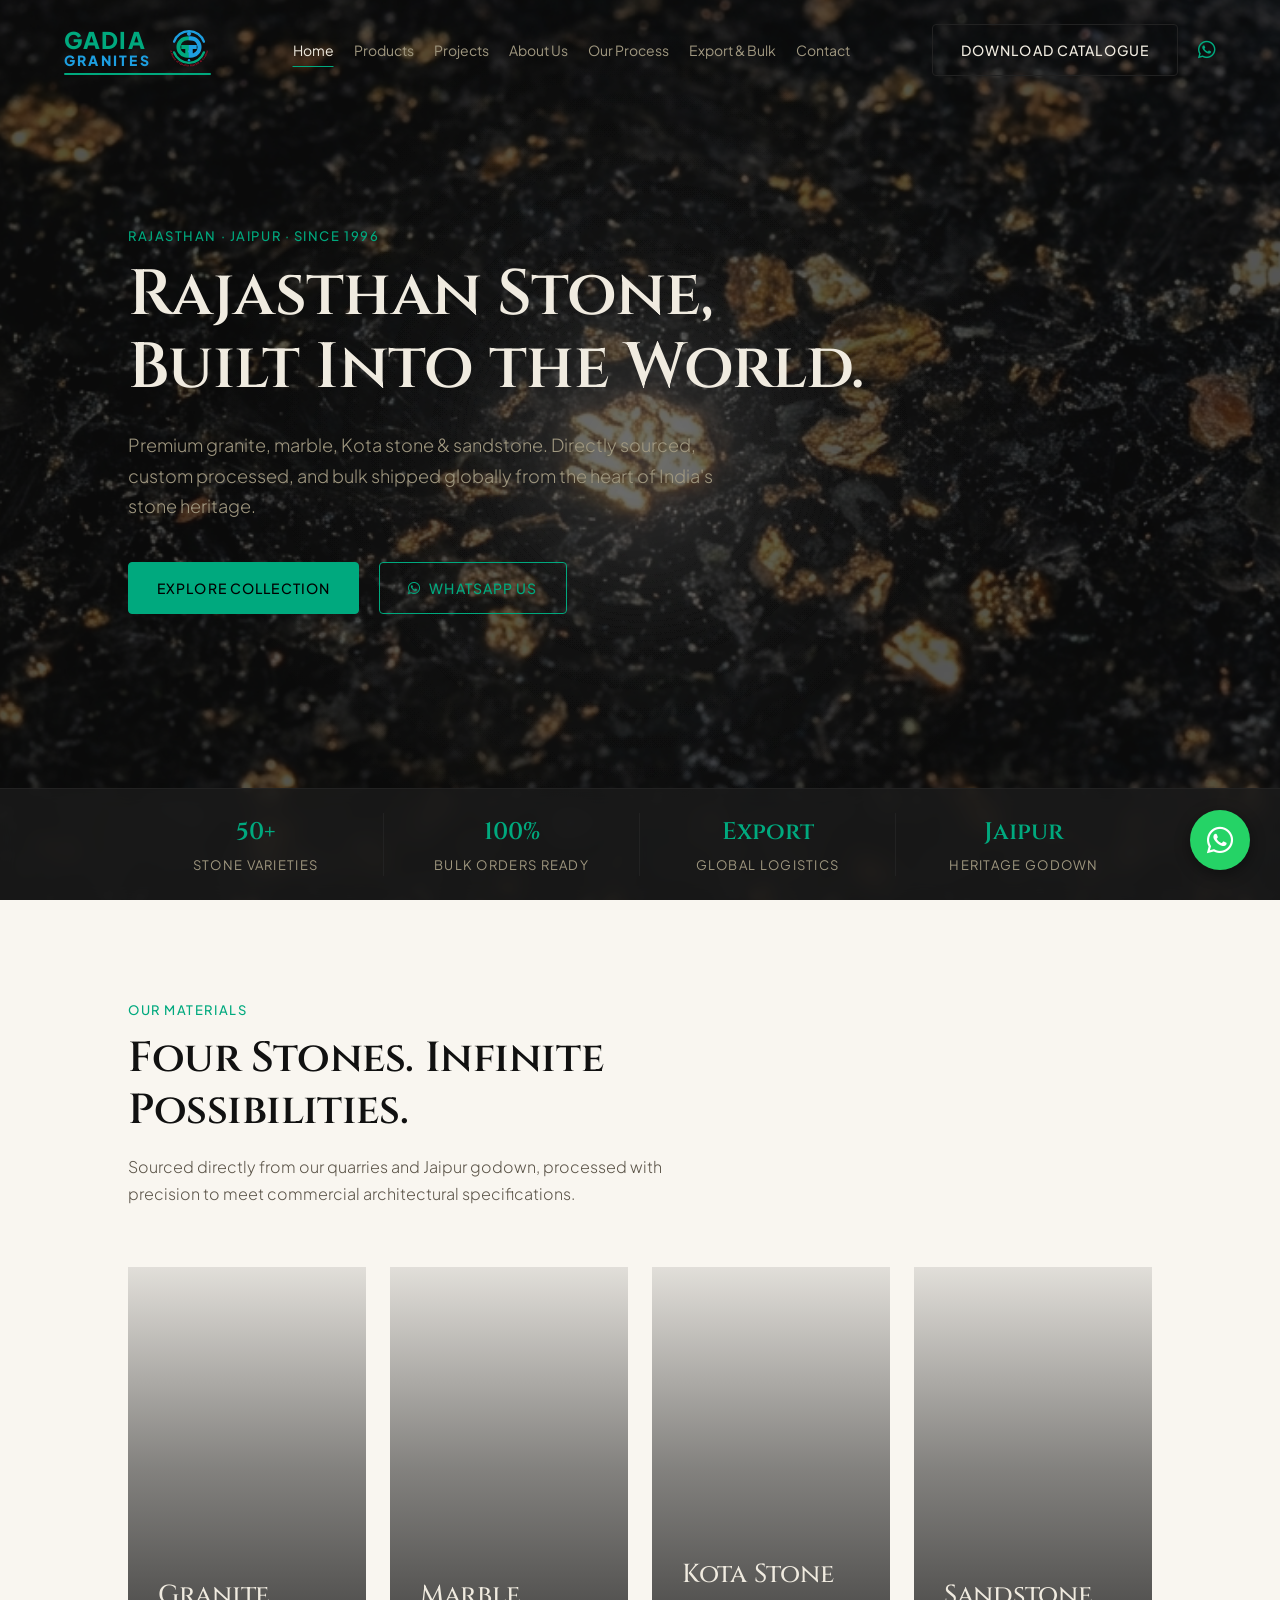
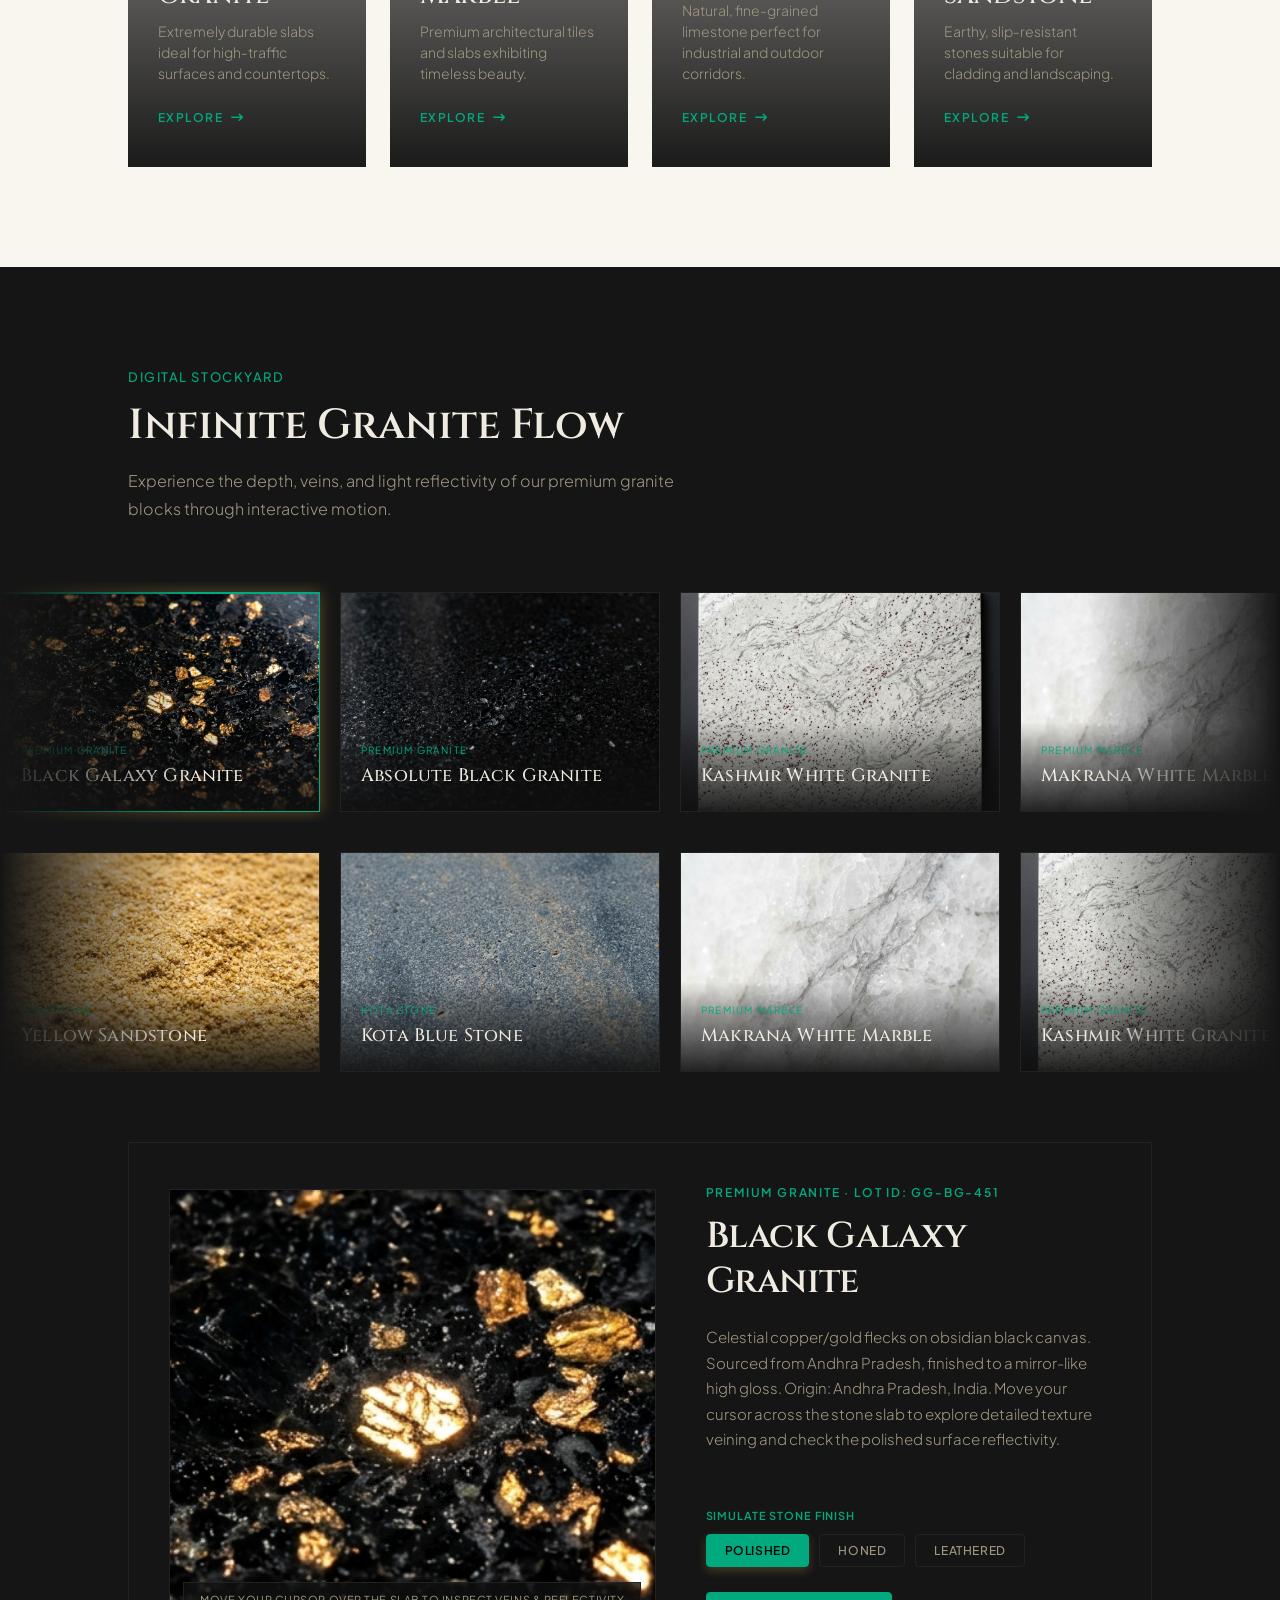
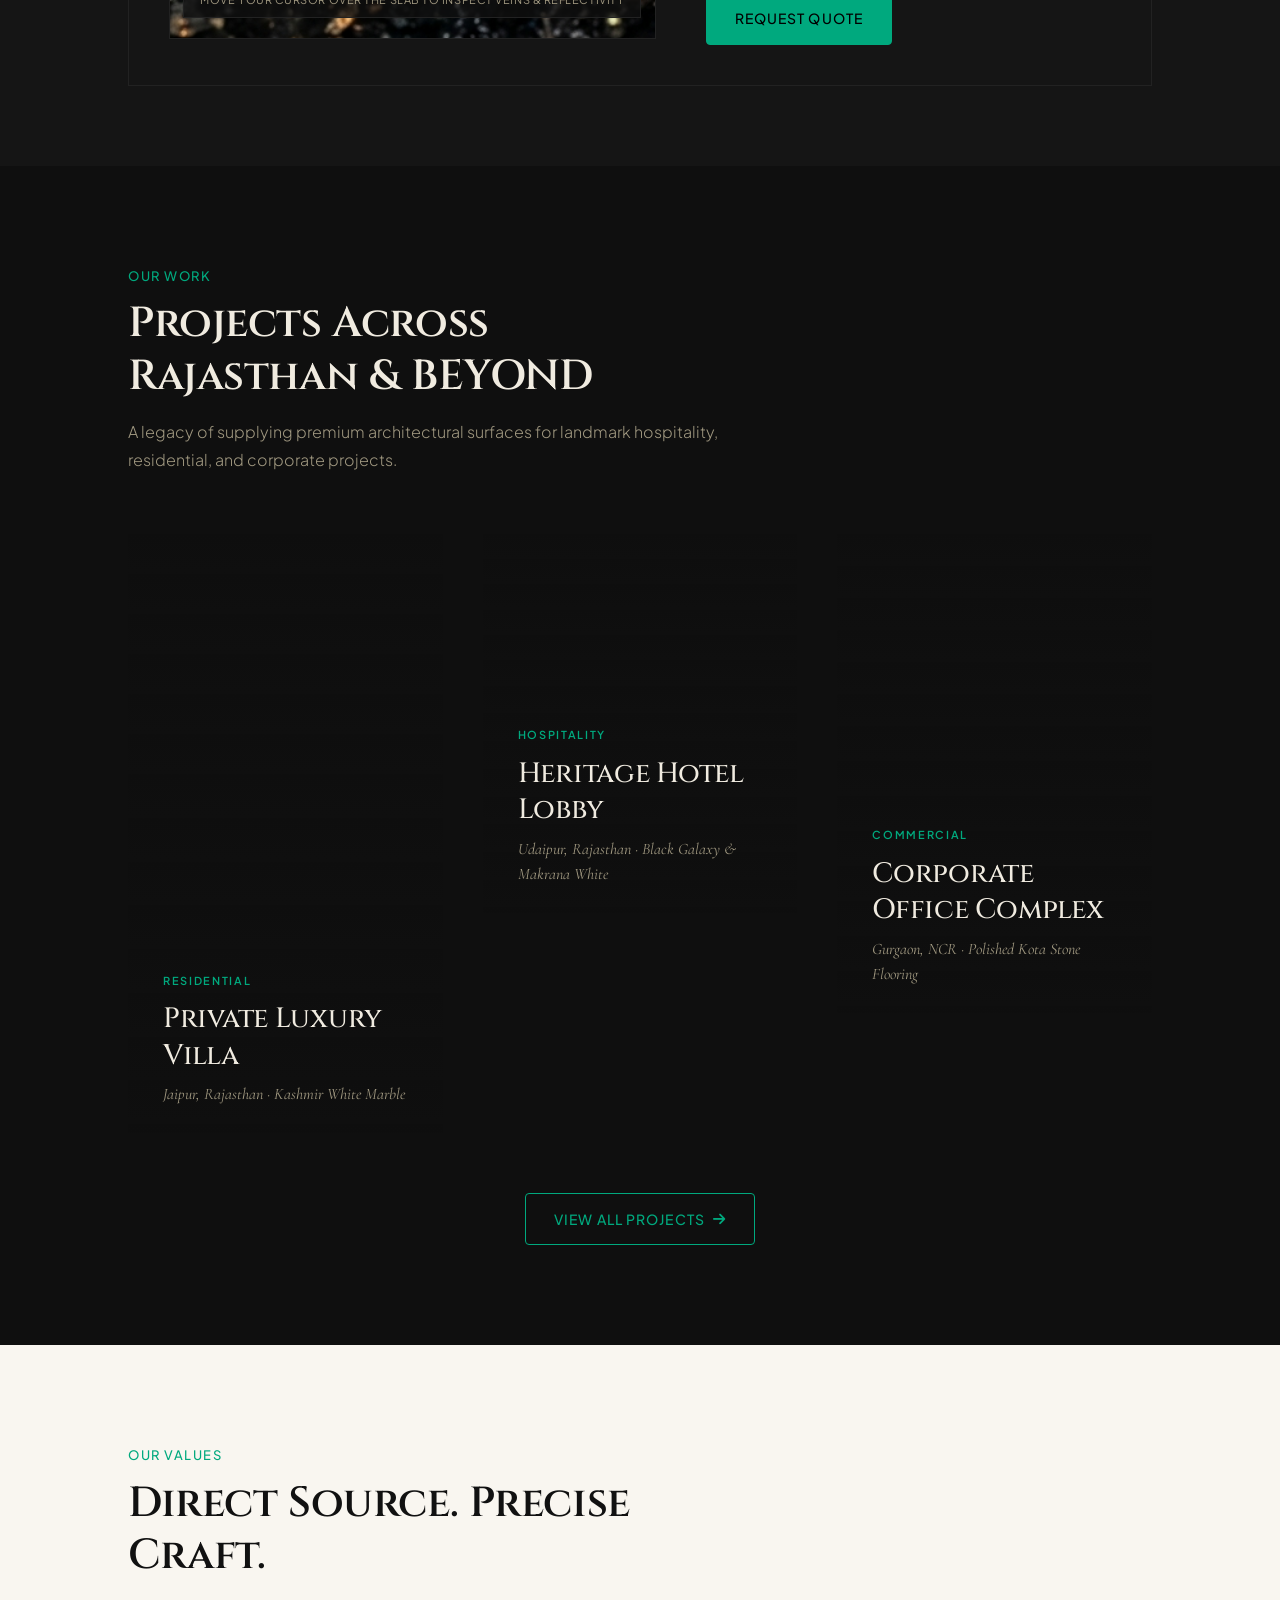
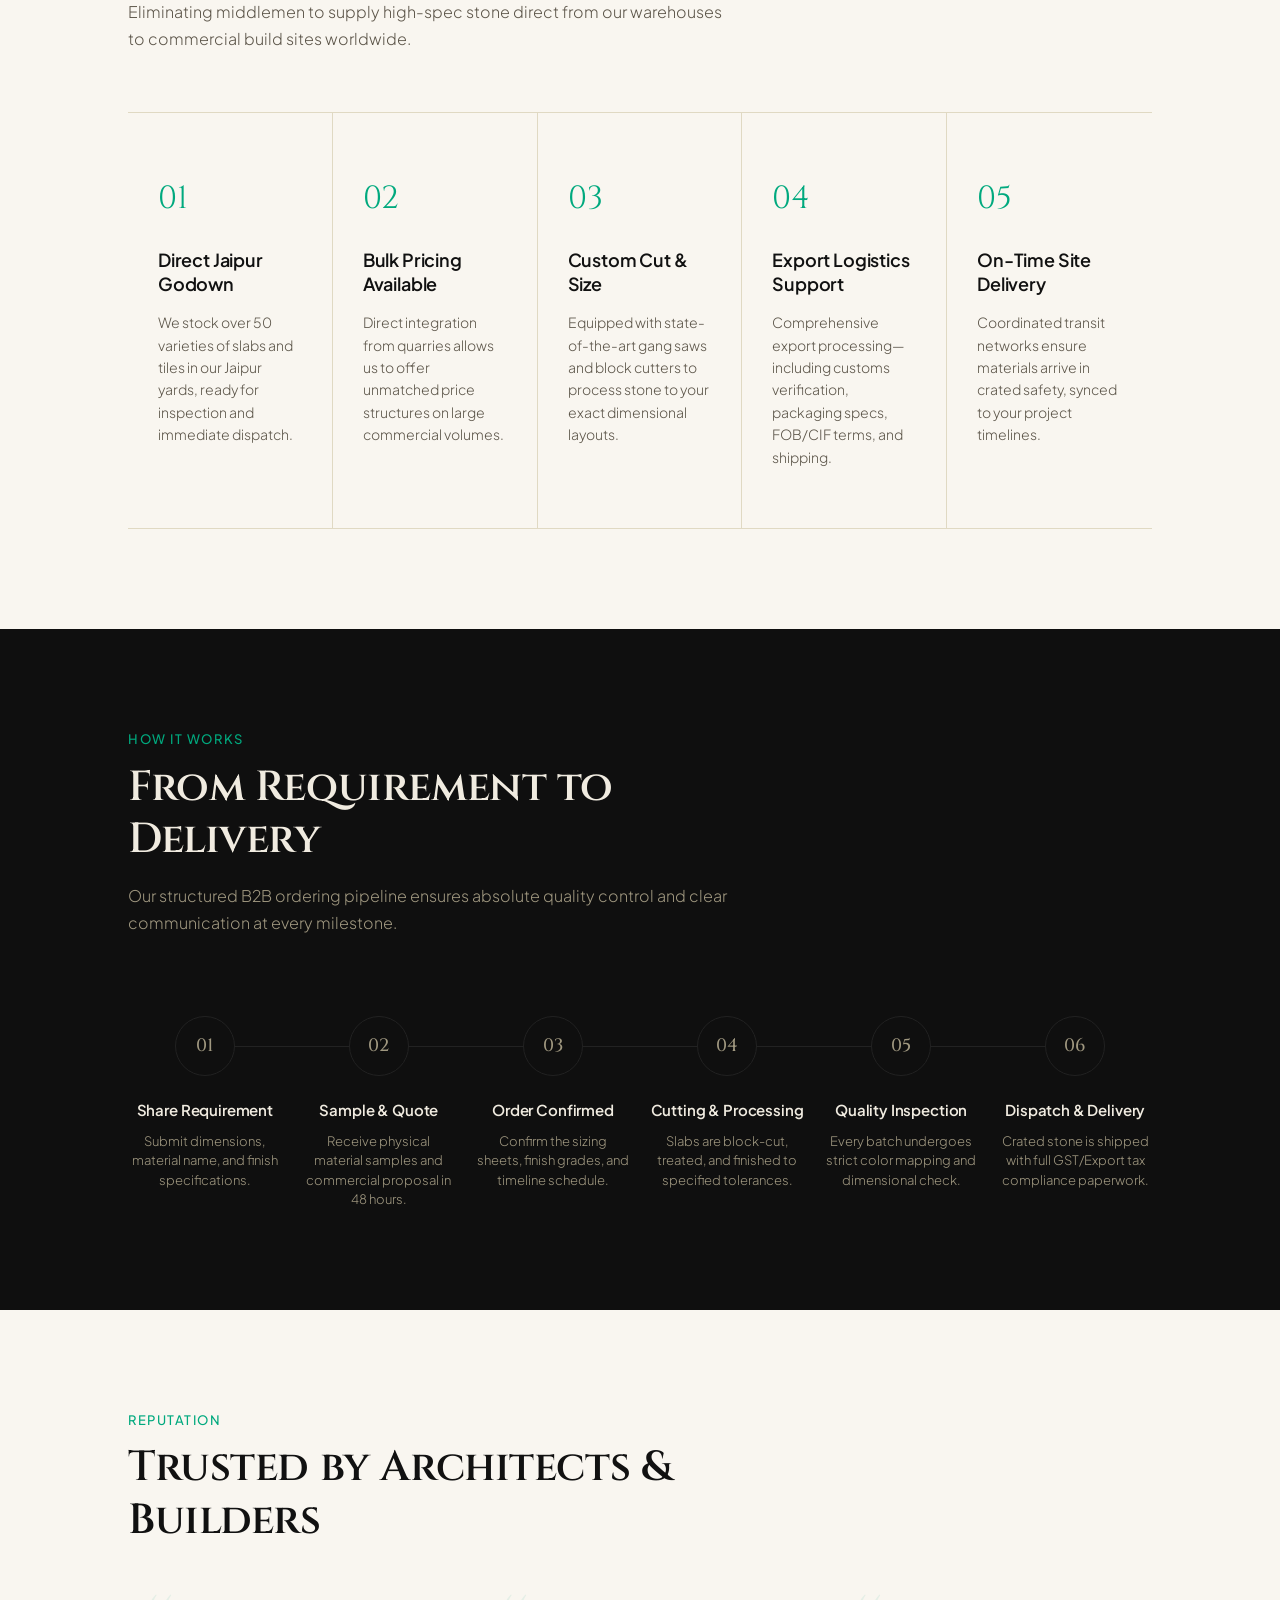
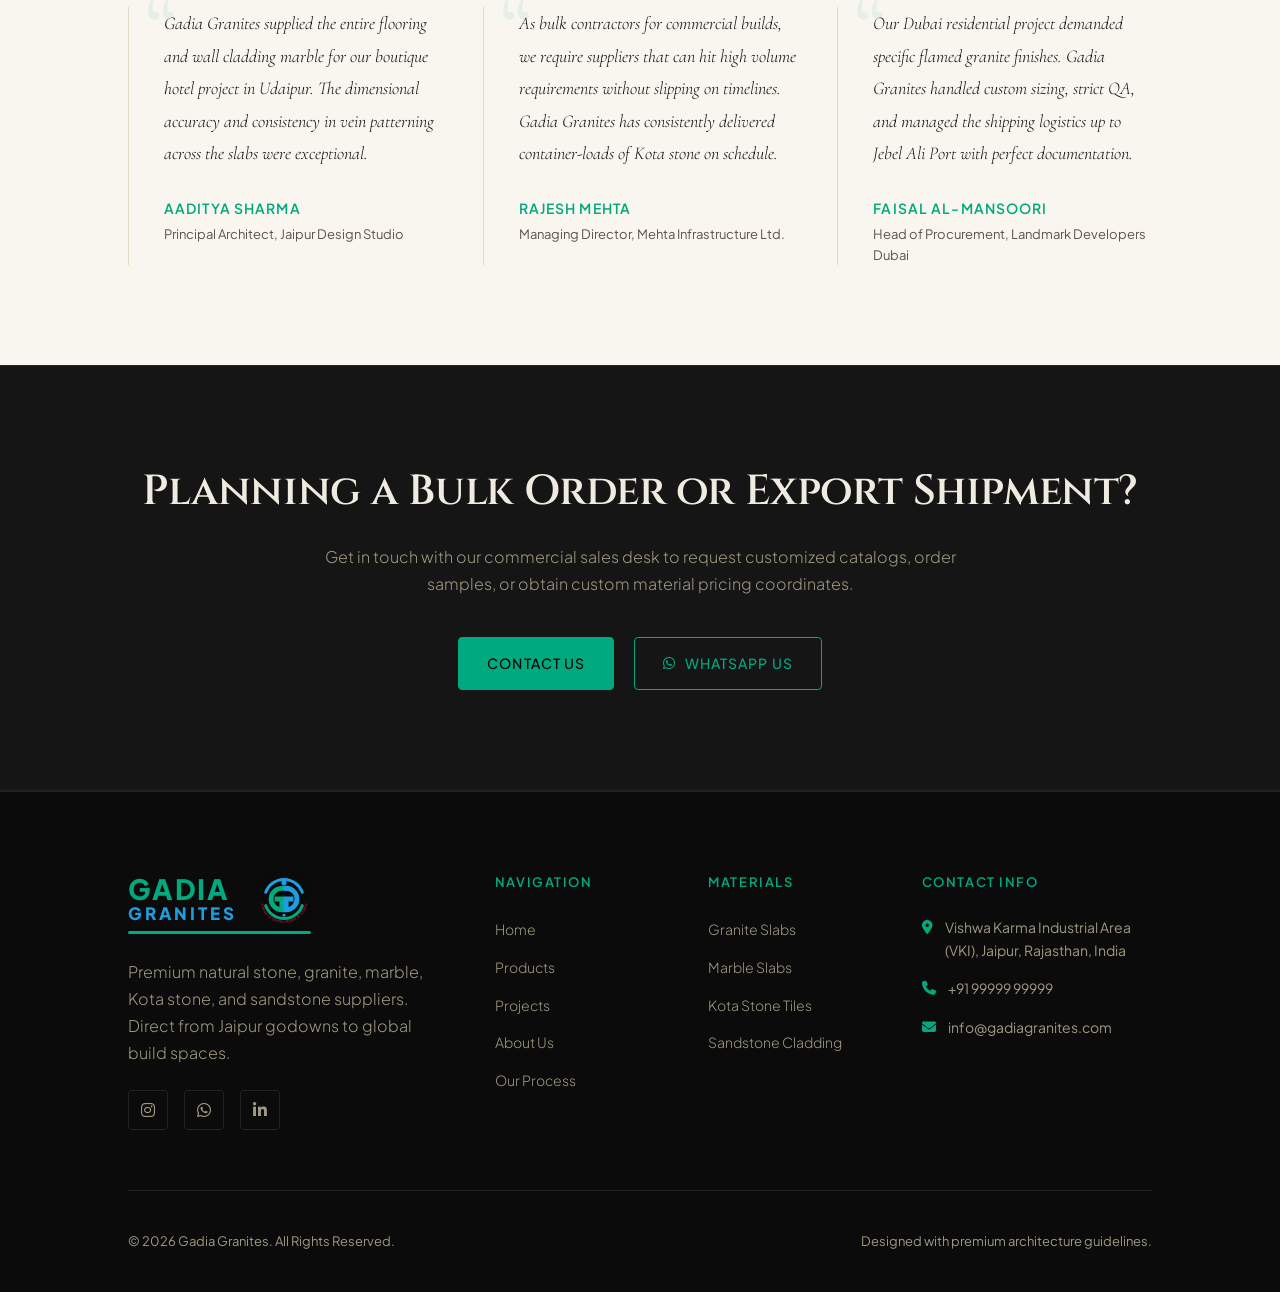
==== commit 5f657741: "Deploy: trigger Vercel build" ====
--- a/index.html
+++ b/index.html
@@ -3,6 +3,7 @@
 <head>
   <meta charset="UTF-8">
   <meta name="viewport" content="width=device-width, initial-scale=1.0">
+  <!-- Deployed via Vercel GitHub integration -->
   
   <!-- SEO Meta Tags -->
   <title>Gadia Granites | Premium Natural Stone & Granite Supplier, Jaipur</title>
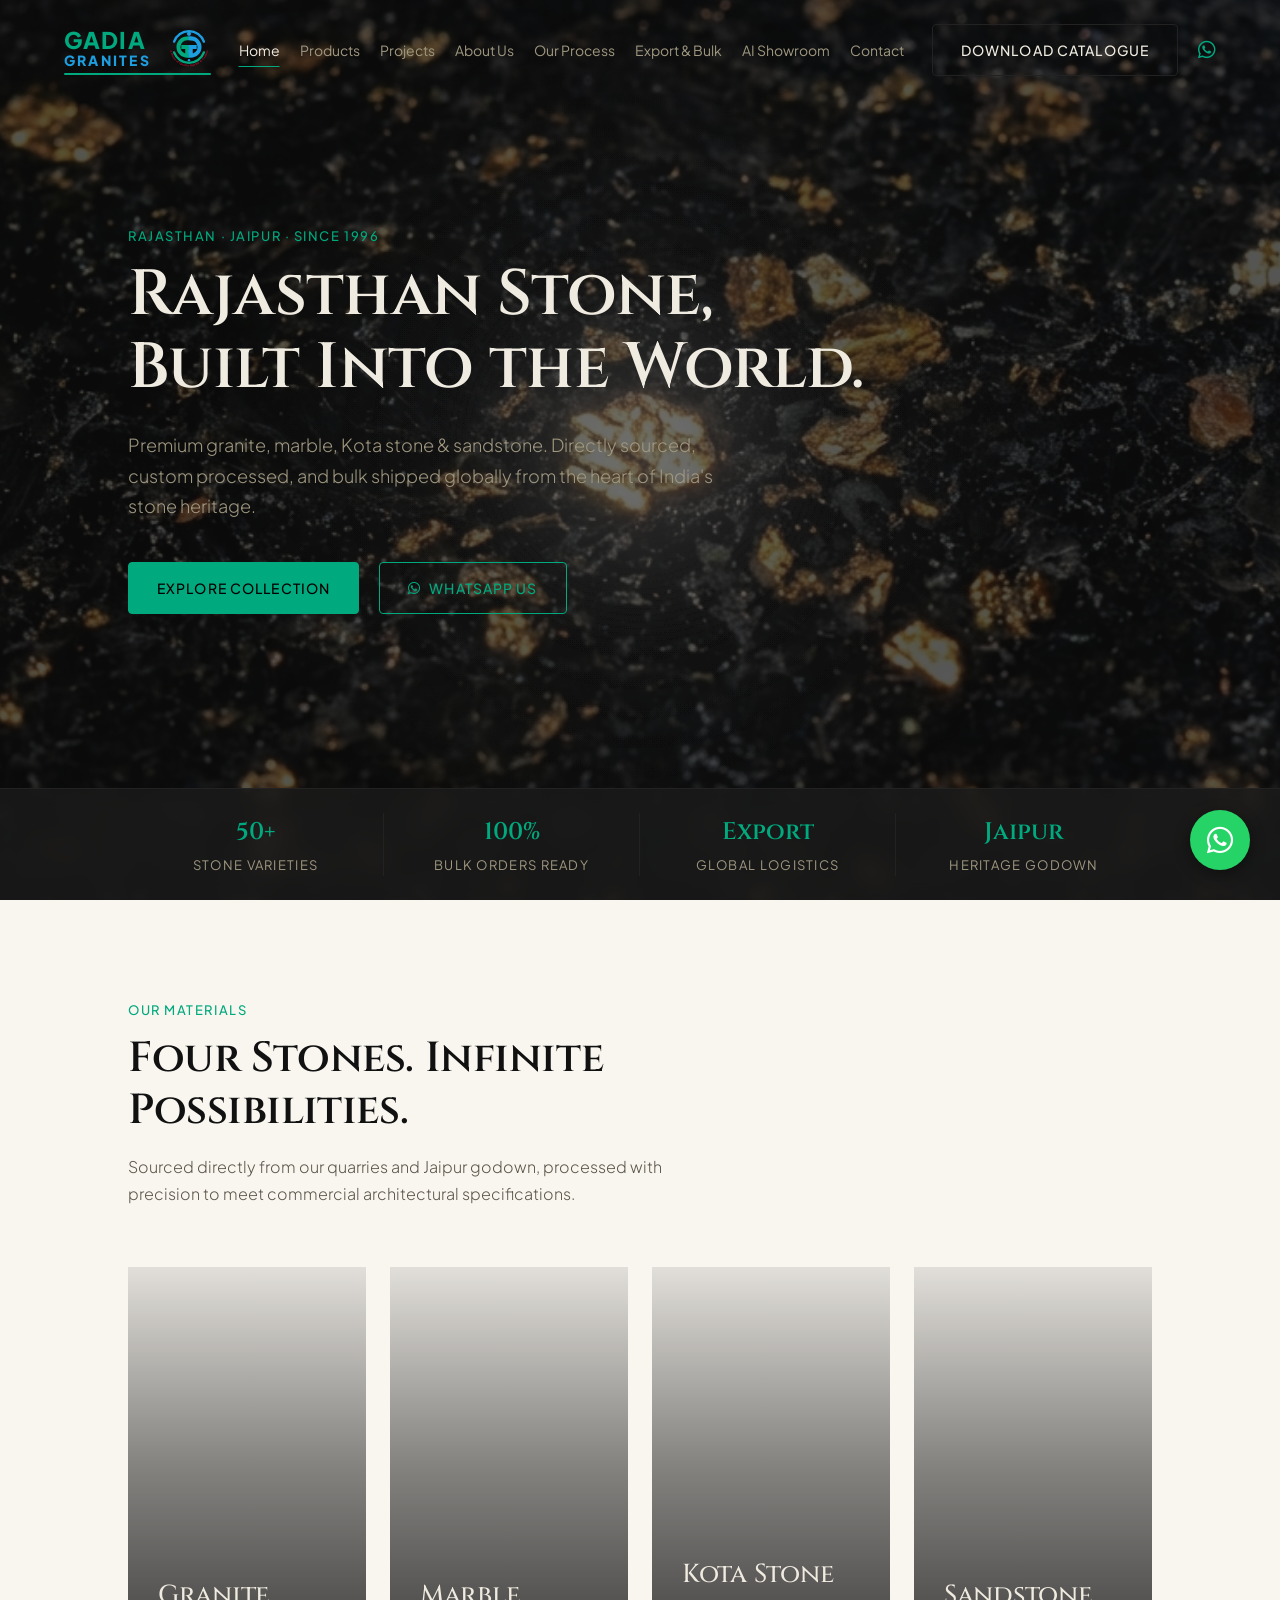
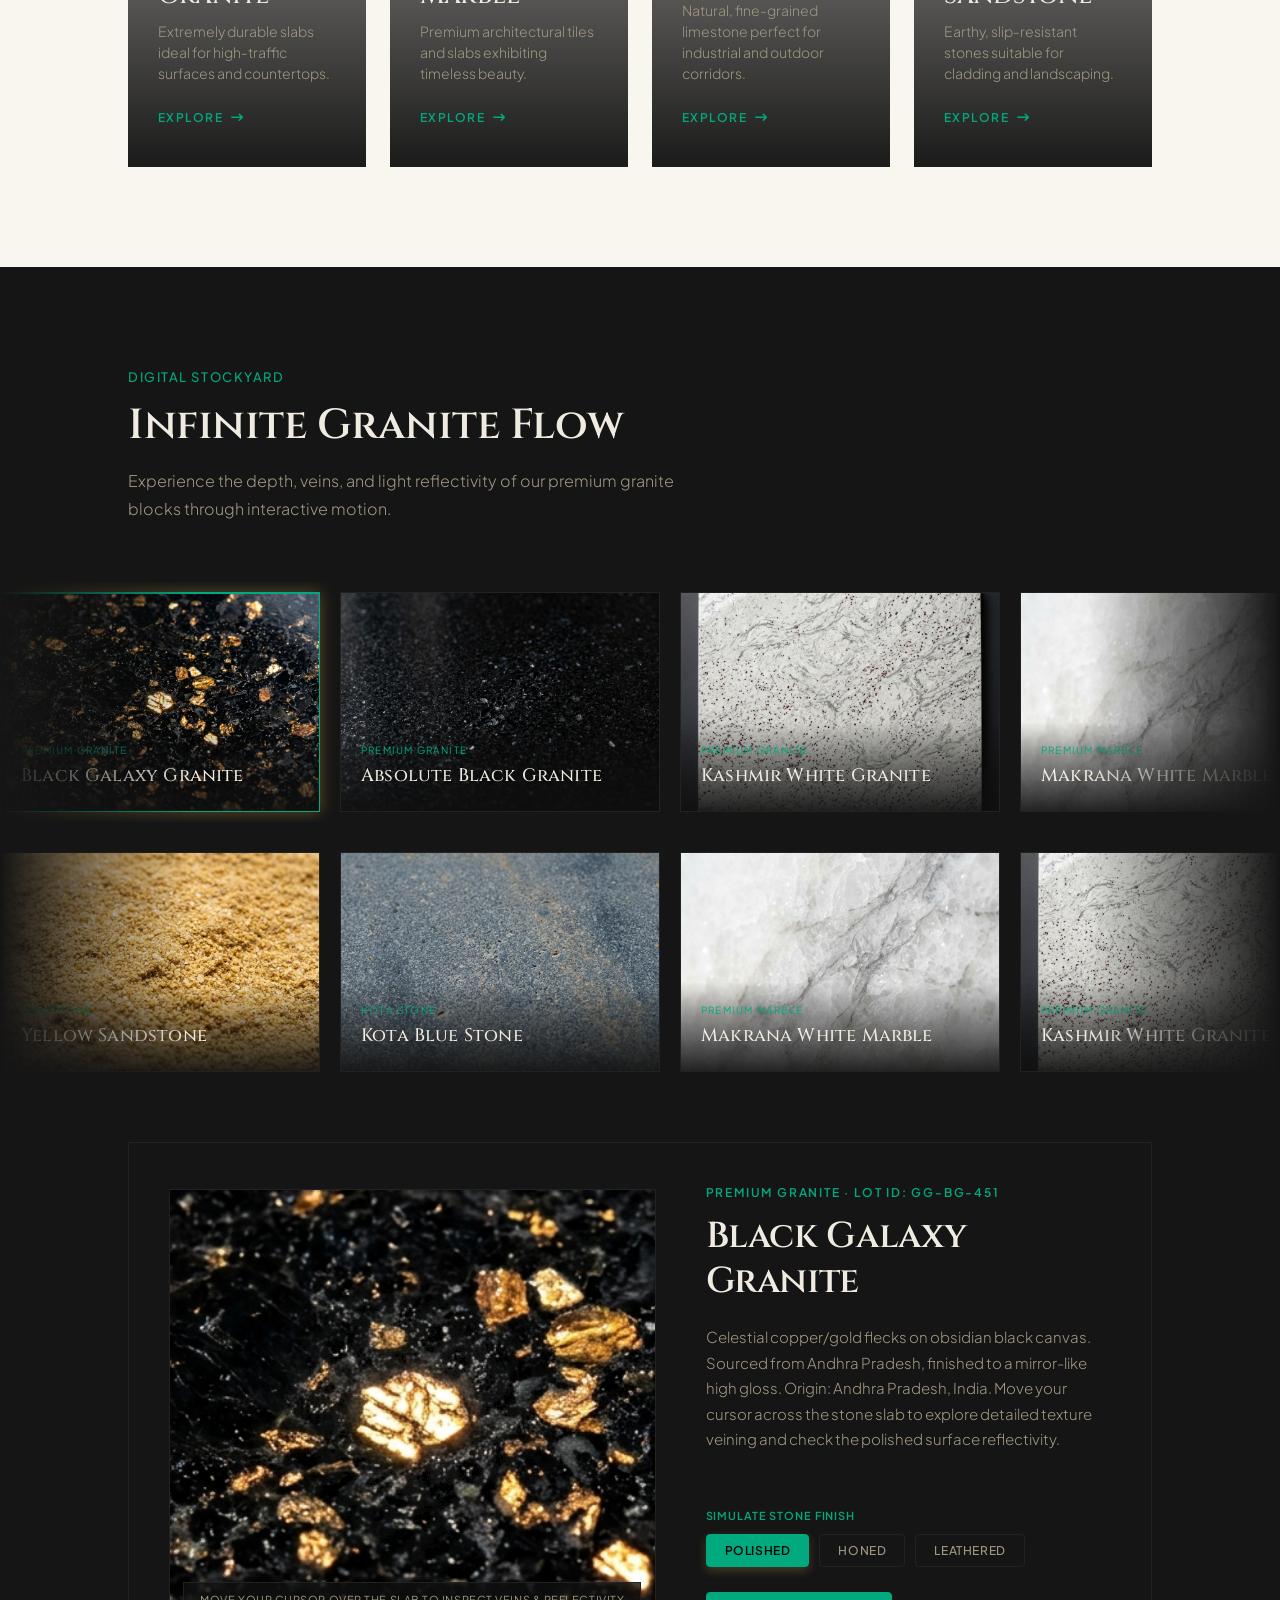
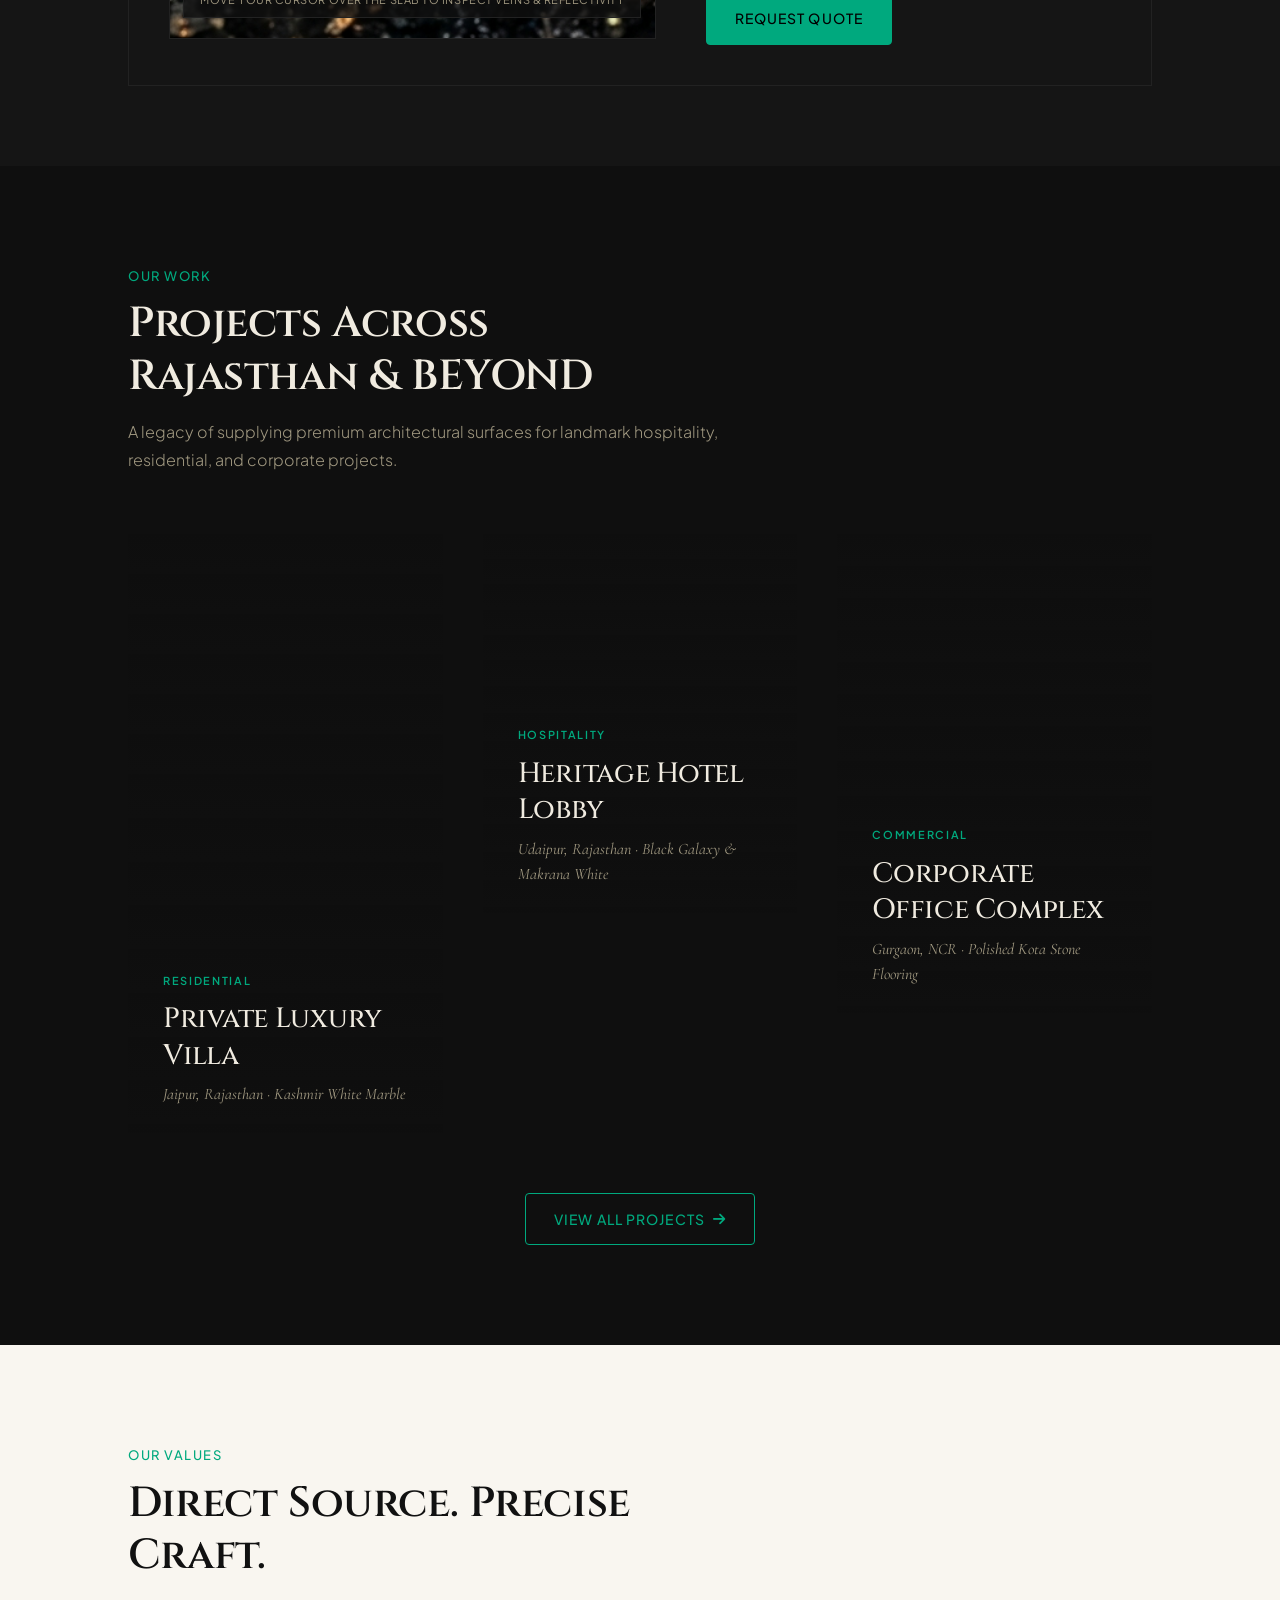
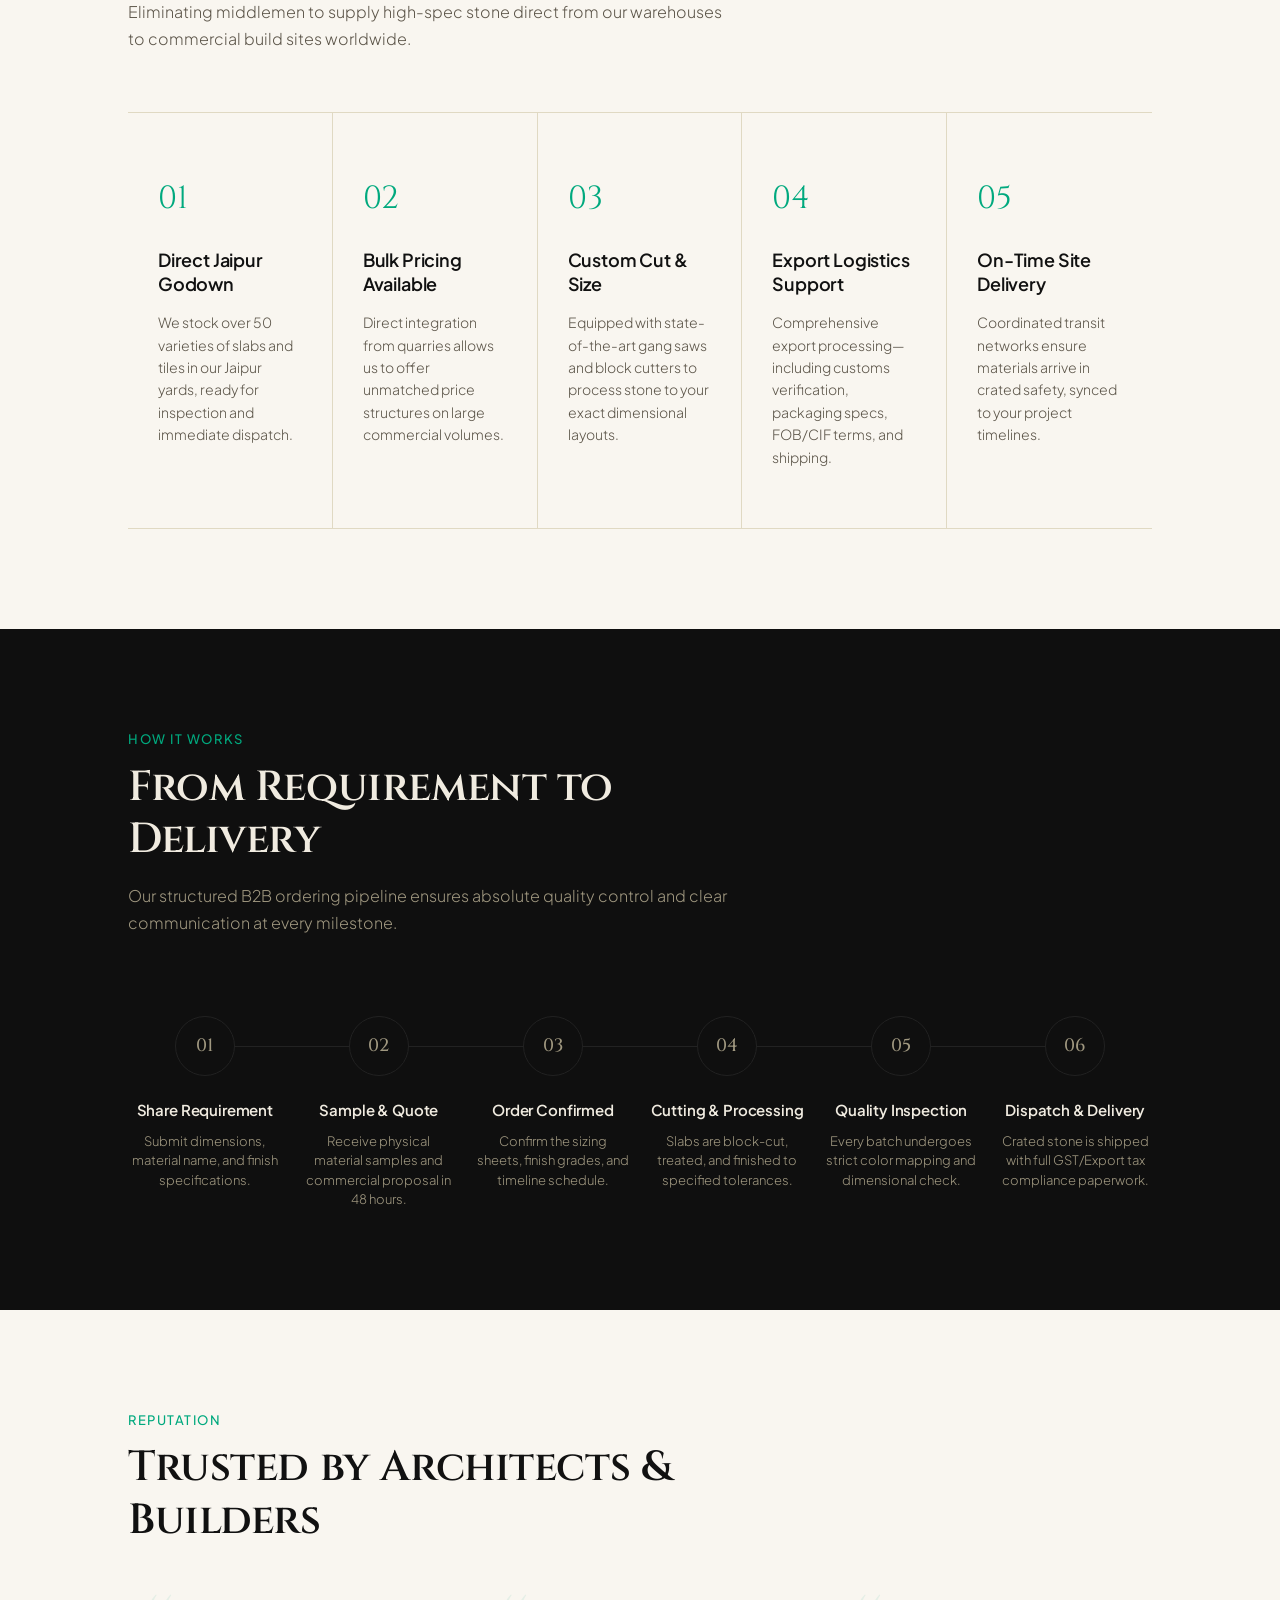
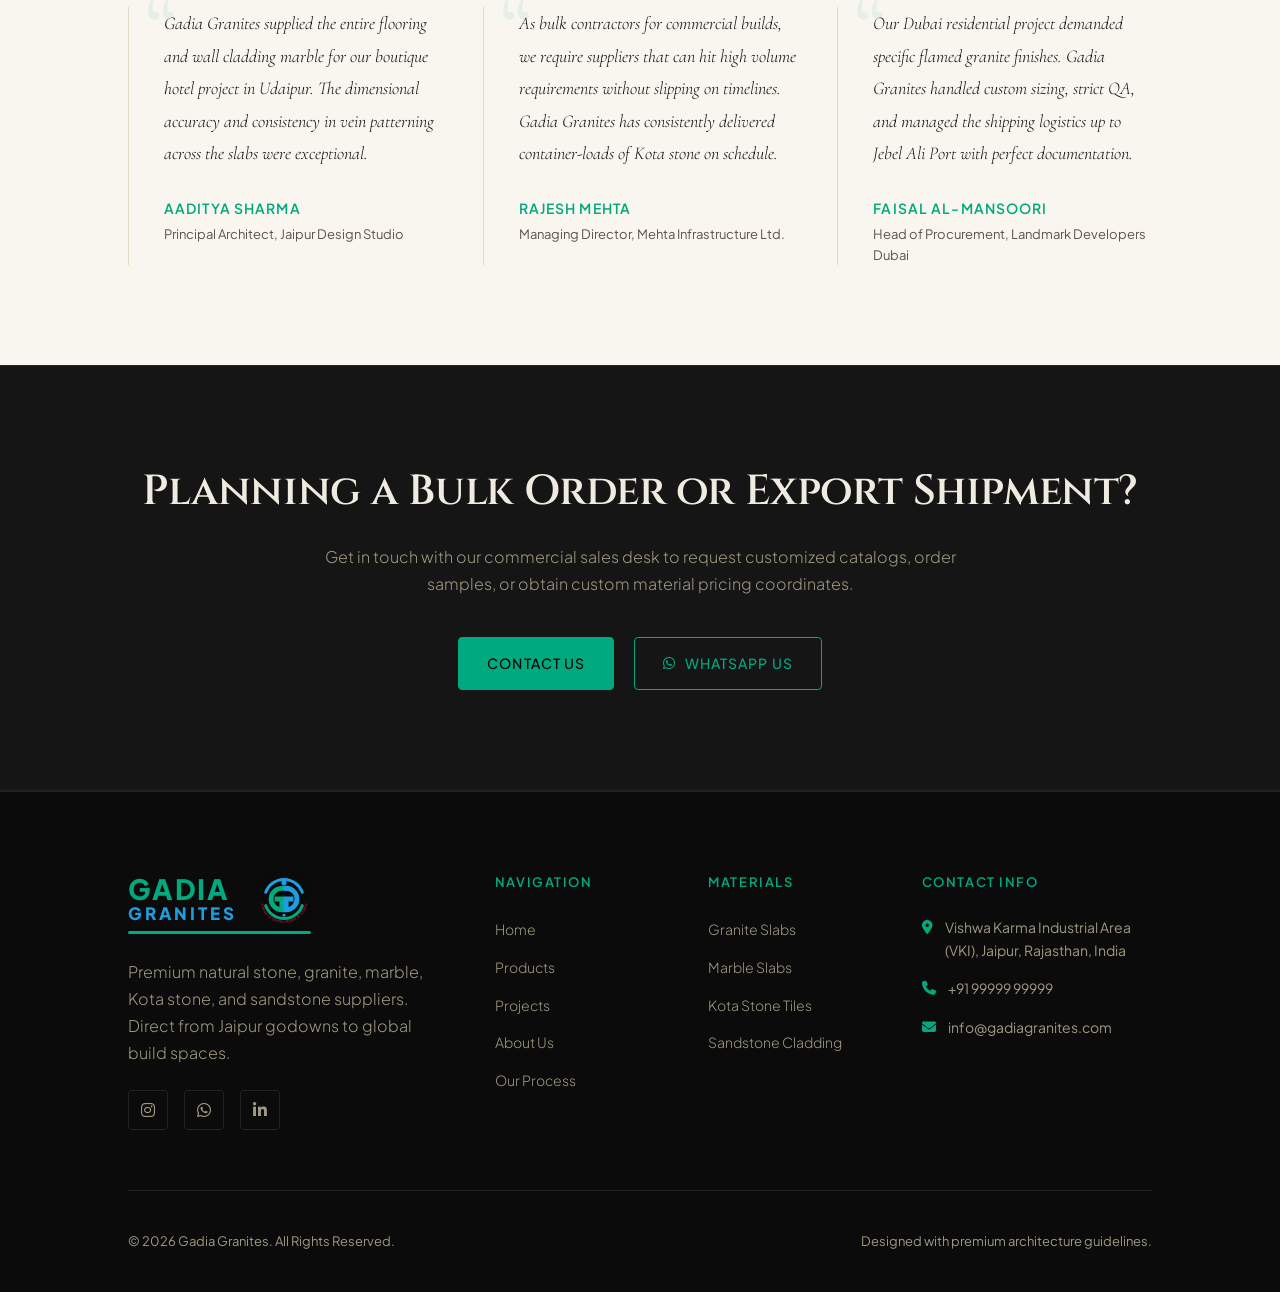
==== commit f71e1d50: "feat: Add WhatsApp AI Showroom Consultant and Webhook" ====
--- a/index.html
+++ b/index.html
@@ -38,6 +38,7 @@
         <li><a href="about.html" class="nav-link">About Us</a></li>
         <li><a href="process.html" class="nav-link">Our Process</a></li>
         <li><a href="export.html" class="nav-link">Export & Bulk</a></li>
+        <li><a href="consultant.html" class="nav-link">AI Showroom</a></li>
         <li><a href="contact.html" class="nav-link">Contact</a></li>
       </ul>
     </nav>
@@ -64,6 +65,7 @@
       <li><a href="about.html" class="nav-link">About Us</a></li>
       <li><a href="process.html" class="nav-link">Our Process</a></li>
       <li><a href="export.html" class="nav-link">Export & Bulk</a></li>
+      <li><a href="consultant.html" class="nav-link">AI Showroom</a></li>
       <li><a href="contact.html" class="nav-link">Contact</a></li>
       <li style="margin-top: 20px;">
         <a href="assets/catalogue.pdf" download class="btn btn-primary" style="width: auto;">Download Catalogue</a>
